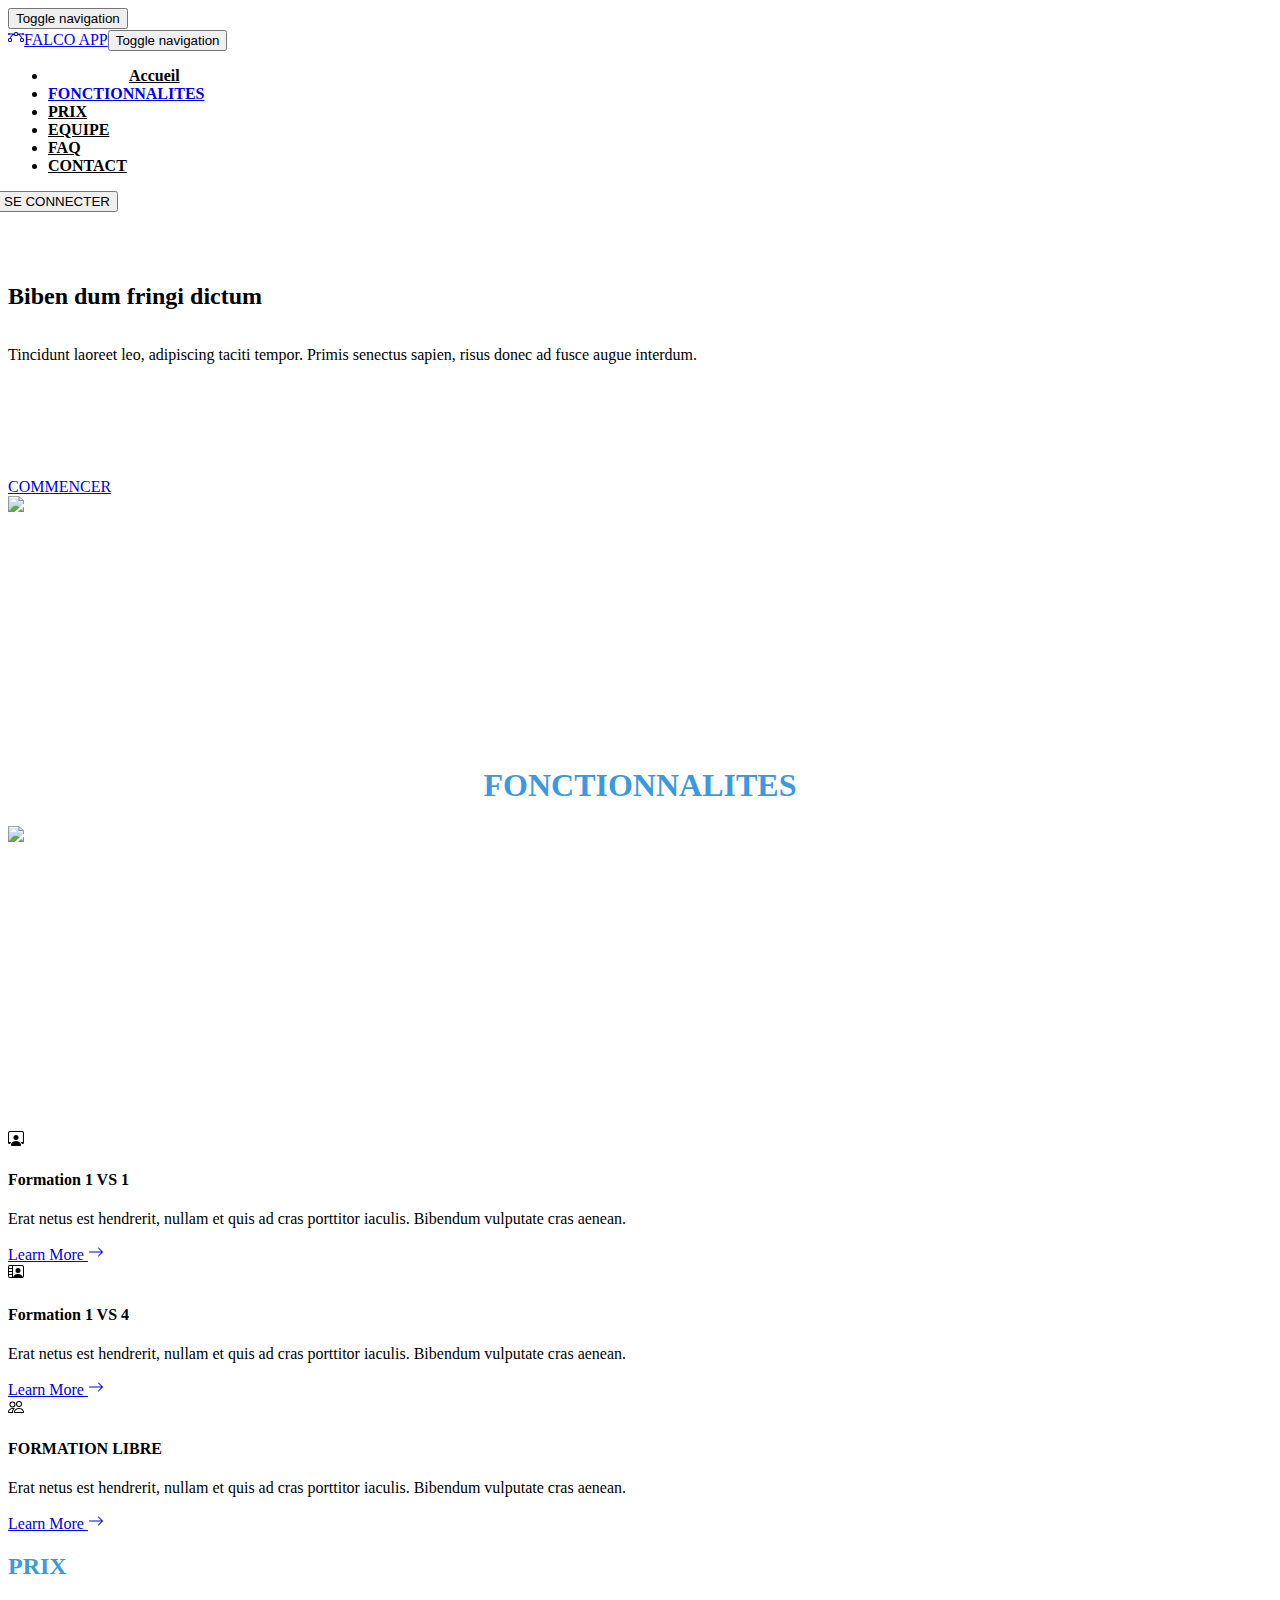
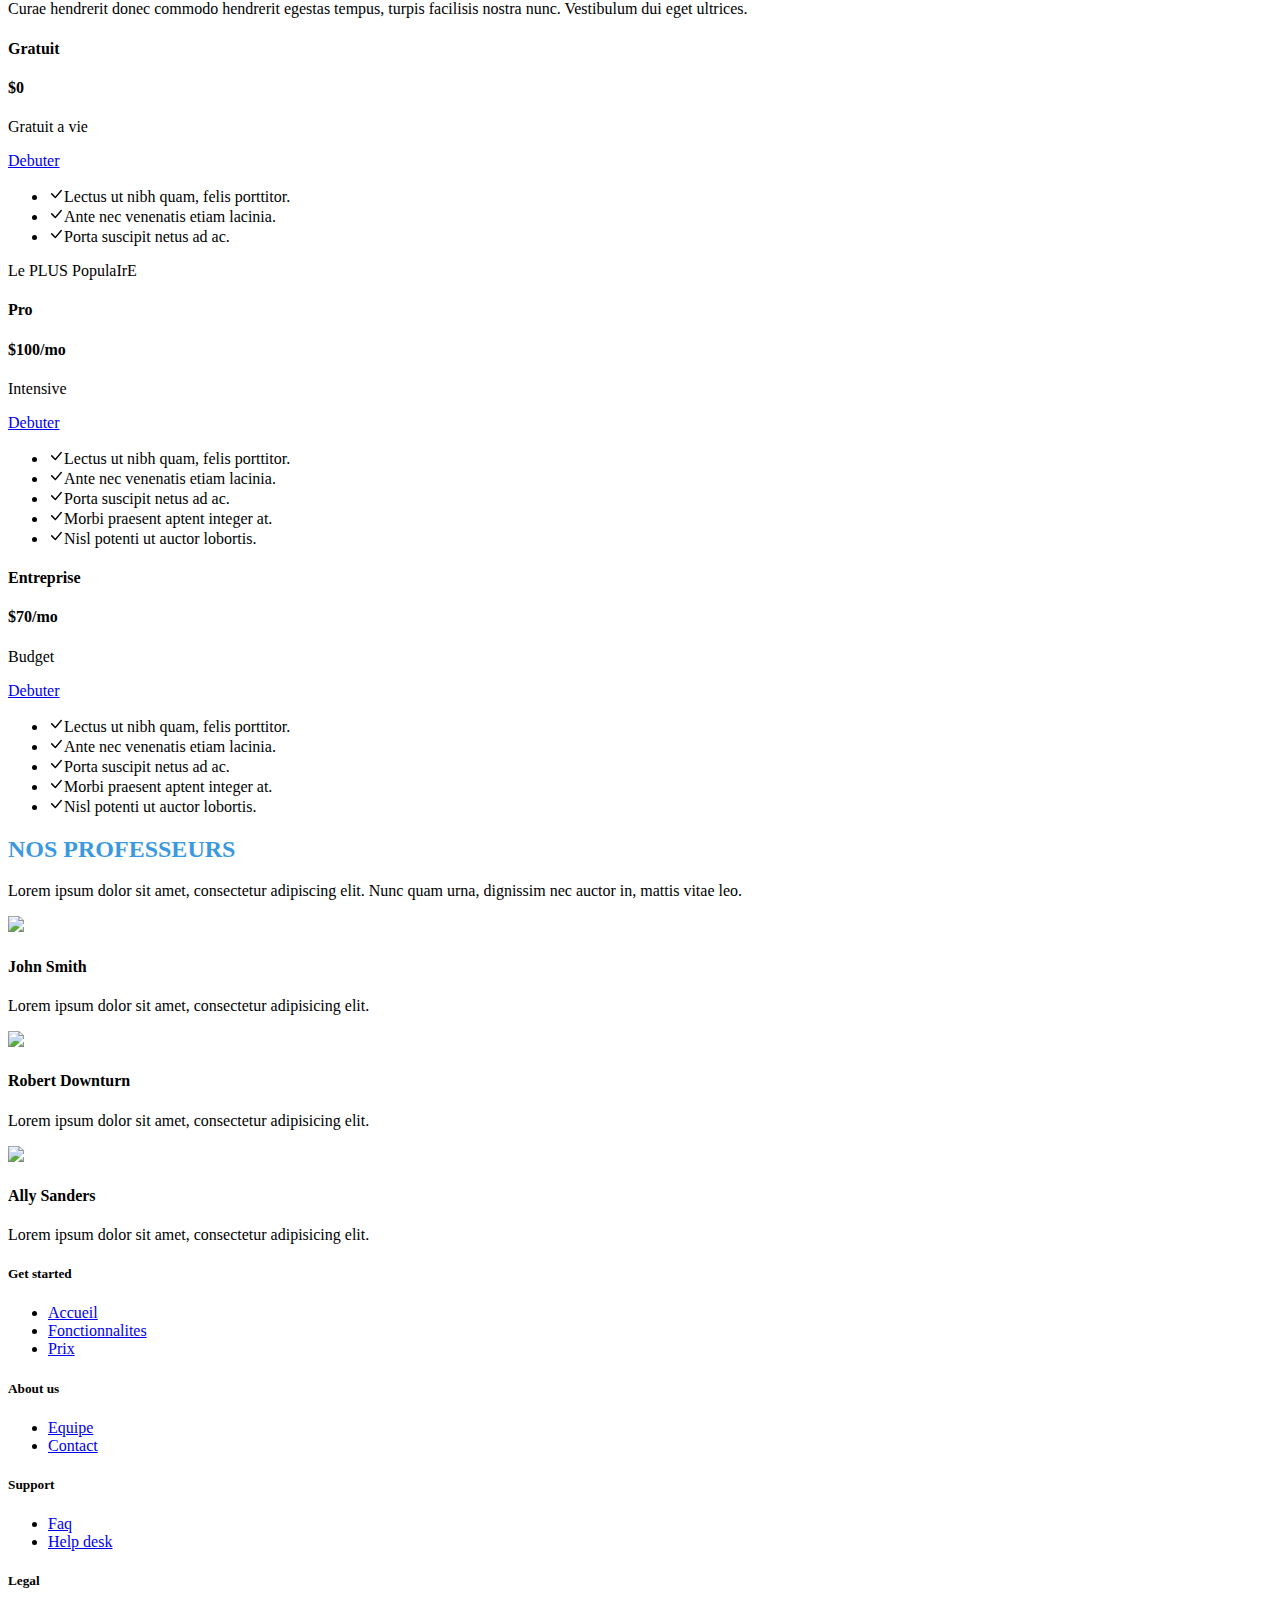
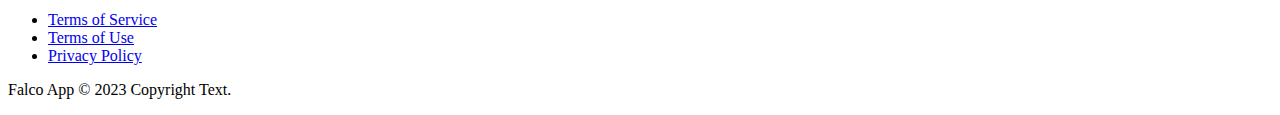
==== index.html @ 5d2f2d6b "first commit" ====
<!DOCTYPE html>
<html lang="en">

<head>
    <meta charset="utf-8">
    <meta name="viewport" content="width=device-width, initial-scale=1.0, shrink-to-fit=no">
    <title>Home - Brand</title>
    <link rel="stylesheet" href="assets/bootstrap/css/bootstrap.min.css">
    <link rel="stylesheet" href="https://fonts.googleapis.com/css?family=Montserrat:400,400i,700,700i,600,600i&amp;display=swap">
    <link rel="stylesheet" href="assets/css/animate.min.css">
    <link rel="stylesheet" href="assets/css/baguetteBox.min.css">
    <link rel="stylesheet" href="assets/css/Features-Image-icons.css">
    <link rel="stylesheet" href="assets/css/Features-Image-images.css">
    <link rel="stylesheet" href="assets/css/Pricing-Free-Paid-badges.css">
    <link rel="stylesheet" href="assets/css/vanilla-zoom.min.css">
</head>

<body>
    <nav class="navbar navbar-light navbar-expand-lg fixed-top bg-white clean-navbar">
        <div class="container"><button class="navbar-toggler" data-bs-toggle="collapse"><span class="visually-hidden">Toggle navigation</span><span class="navbar-toggler-icon"></span></button>
            <nav class="navbar navbar-light navbar-expand-md py-3">
                <div class="container"><a class="navbar-brand d-flex align-items-center" href="#"><span class="bs-icon-sm bs-icon-rounded bs-icon-primary d-flex justify-content-center align-items-center me-2 bs-icon"><svg xmlns="http://www.w3.org/2000/svg" width="1em" height="1em" fill="currentColor" viewBox="0 0 16 16" class="bi bi-bezier">
                                <path fill-rule="evenodd" d="M0 10.5A1.5 1.5 0 0 1 1.5 9h1A1.5 1.5 0 0 1 4 10.5v1A1.5 1.5 0 0 1 2.5 13h-1A1.5 1.5 0 0 1 0 11.5v-1zm1.5-.5a.5.5 0 0 0-.5.5v1a.5.5 0 0 0 .5.5h1a.5.5 0 0 0 .5-.5v-1a.5.5 0 0 0-.5-.5h-1zm10.5.5A1.5 1.5 0 0 1 13.5 9h1a1.5 1.5 0 0 1 1.5 1.5v1a1.5 1.5 0 0 1-1.5 1.5h-1a1.5 1.5 0 0 1-1.5-1.5v-1zm1.5-.5a.5.5 0 0 0-.5.5v1a.5.5 0 0 0 .5.5h1a.5.5 0 0 0 .5-.5v-1a.5.5 0 0 0-.5-.5h-1zM6 4.5A1.5 1.5 0 0 1 7.5 3h1A1.5 1.5 0 0 1 10 4.5v1A1.5 1.5 0 0 1 8.5 7h-1A1.5 1.5 0 0 1 6 5.5v-1zM7.5 4a.5.5 0 0 0-.5.5v1a.5.5 0 0 0 .5.5h1a.5.5 0 0 0 .5-.5v-1a.5.5 0 0 0-.5-.5h-1z"></path>
                                <path d="M6 4.5H1.866a1 1 0 1 0 0 1h2.668A6.517 6.517 0 0 0 1.814 9H2.5c.123 0 .244.015.358.043a5.517 5.517 0 0 1 3.185-3.185A1.503 1.503 0 0 1 6 5.5v-1zm3.957 1.358A1.5 1.5 0 0 0 10 5.5v-1h4.134a1 1 0 1 1 0 1h-2.668a6.517 6.517 0 0 1 2.72 3.5H13.5c-.123 0-.243.015-.358.043a5.517 5.517 0 0 0-3.185-3.185z"></path>
                            </svg></span><span>FALCO APP</span></a><button data-bs-toggle="collapse" class="navbar-toggler" data-bs-target="#navcol-3"><span class="visually-hidden">Toggle navigation</span><span class="navbar-toggler-icon"></span></button>
                    <div class="collapse navbar-collapse" id="navcol-3">
                        <ul class="navbar-nav mx-auto">
                            <li class="nav-item"><a class="nav-link active" href="#" style="margin-left: 81px;color: var(--bs-navbar-active-color);font-weight: bold;">Accueil</a></li>
                            <li class="nav-item"><a class="nav-link" href="#"><strong><span style="color: var(--bs-navbar-active-color);">FONCTIONNALITES</span></strong></a></li>
                            <li class="nav-item"><a class="nav-link" href="#" style="color: var(--bs-navbar-active-color);font-weight: bold;">PRIX</a></li>
                            <li class="nav-item"><a class="nav-link" href="#" style="color: var(--bs-navbar-active-color);font-weight: bold;">EQUIPE</a></li>
                            <li class="nav-item"><a class="nav-link" href="#" style="color: var(--bs-navbar-active-color);font-weight: bold;">FAQ</a></li>
                            <li class="nav-item"><a class="nav-link" href="#" style="color: var(--bs-navbar-active-color);font-weight: bold;">CONTACT</a></li>
                        </ul>
                    </div>
                </div>
            </nav><button class="btn btn-primary ms-auto" type="button" style="margin-left: -12px;">SE CONNECTER</button>
        </div>
    </nav>
    <main class="page landing-page">
        <section class="py-4 py-xl-5">
            <div class="container">
                <div class="bg-dark border rounded border-0 border-dark overflow-hidden">
                    <div class="row g-0">
                        <div class="col-md-6">
                            <div class="text-white p-4 p-md-5">
                                <h2 class="fw-bold text-white mb-3" style="margin-top: 71px;">Biben dum fringi dictum</h2>
                                <p class="mb-4" style="padding-bottom: 15px;margin-bottom: 24px;margin-top: 36px;">Tincidunt laoreet leo, adipiscing taciti tempor. Primis senectus sapien, risus donec ad fusce augue interdum.</p>
                                <div class="my-3" style="padding-top: 75px;"><a class="btn btn-primary btn-lg me-2" role="button" href="#">COMMENCER</a></div>
                            </div>
                        </div>
                        <div class="col-md-6 order-first order-md-last" style="min-height: 250px;"><img class="w-100 h-100 fit-cover" src="assets/img/scenery/Firefly%20create%20a%20nice%20design%20of%20a%20falcon%20teaching%20english%20to%20young%20afro%20american%20adult%20in%20a%20cartoon%20%20(1).jpg" style="margin-bottom: 1px;"></div>
                    </div>
                </div>
            </div>
        </section>
        <section class="clean-block clean-info dark" style="background: var(--bs-white);">
            <div class="container">
                <h1 style="text-align: center;color: rgb(59,153,224);font-weight: bold;">FONCTIONNALITES</h1>
            </div>
            <div class="container py-4 py-xl-5">
                <div class="row row-cols-1 row-cols-md-2">
                    <div class="col"><img class="rounded w-100 h-100 fit-cover" style="min-height: 300px;" src="assets/img/scenery/Firefly%20create%20a%20nice%20design%20of%20a%20falcon%20teaching%20english%20to%20young%20afro%20american%20adult%20in%20a%20cartoon%20.jpg"></div>
                    <div class="col d-flex flex-column justify-content-center p-4">
                        <div class="text-center text-md-start d-flex flex-column align-items-center align-items-md-start mb-5">
                            <div class="bs-icon-md bs-icon-rounded bs-icon-primary d-flex flex-shrink-0 justify-content-center align-items-center d-inline-block mb-3 bs-icon"><svg xmlns="http://www.w3.org/2000/svg" width="1em" height="1em" fill="currentColor" viewBox="0 0 16 16" class="bi bi-person-workspace">
                                    <path d="M4 16s-1 0-1-1 1-4 5-4 5 3 5 4-1 1-1 1H4Zm4-5.95a2.5 2.5 0 1 0 0-5 2.5 2.5 0 0 0 0 5Z"></path>
                                    <path d="M2 1a2 2 0 0 0-2 2v9.5A1.5 1.5 0 0 0 1.5 14h.653a5.373 5.373 0 0 1 1.066-2H1V3a1 1 0 0 1 1-1h12a1 1 0 0 1 1 1v9h-2.219c.554.654.89 1.373 1.066 2h.653a1.5 1.5 0 0 0 1.5-1.5V3a2 2 0 0 0-2-2H2Z"></path>
                                </svg></div>
                            <div>
                                <h4>Formation 1 VS 1</h4>
                                <p>Erat netus est hendrerit, nullam et quis ad cras porttitor iaculis. Bibendum vulputate cras aenean.</p><a href="#">Learn More&nbsp;<svg xmlns="http://www.w3.org/2000/svg" width="1em" height="1em" fill="currentColor" viewBox="0 0 16 16" class="bi bi-arrow-right">
                                        <path fill-rule="evenodd" d="M1 8a.5.5 0 0 1 .5-.5h11.793l-3.147-3.146a.5.5 0 0 1 .708-.708l4 4a.5.5 0 0 1 0 .708l-4 4a.5.5 0 0 1-.708-.708L13.293 8.5H1.5A.5.5 0 0 1 1 8z"></path>
                                    </svg></a>
                            </div>
                        </div>
                        <div class="text-center text-md-start d-flex flex-column align-items-center align-items-md-start mb-5">
                            <div class="bs-icon-md bs-icon-rounded bs-icon-primary d-flex flex-shrink-0 justify-content-center align-items-center d-inline-block mb-3 bs-icon"><svg xmlns="http://www.w3.org/2000/svg" width="1em" height="1em" fill="currentColor" viewBox="0 0 16 16" class="bi bi-person-video2">
                                    <path d="M10 9.05a2.5 2.5 0 1 0 0-5 2.5 2.5 0 0 0 0 5Z"></path>
                                    <path d="M2 1a2 2 0 0 0-2 2v9a2 2 0 0 0 2 2h12a2 2 0 0 0 2-2V3a2 2 0 0 0-2-2H2ZM1 3a1 1 0 0 1 1-1h2v2H1V3Zm4 10V2h9a1 1 0 0 1 1 1v9c0 .285-.12.543-.31.725C14.15 11.494 12.822 10 10 10c-3.037 0-4.345 1.73-4.798 3H5Zm-4-2h3v2H2a1 1 0 0 1-1-1v-1Zm3-1H1V8h3v2Zm0-3H1V5h3v2Z"></path>
                                </svg></div>
                            <div>
                                <h4>Formation 1 VS 4</h4>
                                <p>Erat netus est hendrerit, nullam et quis ad cras porttitor iaculis. Bibendum vulputate cras aenean.</p><a href="#">Learn More&nbsp;<svg xmlns="http://www.w3.org/2000/svg" width="1em" height="1em" fill="currentColor" viewBox="0 0 16 16" class="bi bi-arrow-right">
                                        <path fill-rule="evenodd" d="M1 8a.5.5 0 0 1 .5-.5h11.793l-3.147-3.146a.5.5 0 0 1 .708-.708l4 4a.5.5 0 0 1 0 .708l-4 4a.5.5 0 0 1-.708-.708L13.293 8.5H1.5A.5.5 0 0 1 1 8z"></path>
                                    </svg></a>
                            </div>
                        </div>
                        <div class="text-center text-md-start d-flex flex-column align-items-center align-items-md-start">
                            <div class="bs-icon-md bs-icon-rounded bs-icon-primary d-flex flex-shrink-0 justify-content-center align-items-center d-inline-block mb-3 bs-icon"><svg xmlns="http://www.w3.org/2000/svg" width="1em" height="1em" fill="currentColor" viewBox="0 0 16 16" class="bi bi-people">
                                    <path d="M15 14s1 0 1-1-1-4-5-4-5 3-5 4 1 1 1 1h8zm-7.978-1A.261.261 0 0 1 7 12.996c.001-.264.167-1.03.76-1.72C8.312 10.629 9.282 10 11 10c1.717 0 2.687.63 3.24 1.276.593.69.758 1.457.76 1.72l-.008.002a.274.274 0 0 1-.014.002H7.022zM11 7a2 2 0 1 0 0-4 2 2 0 0 0 0 4zm3-2a3 3 0 1 1-6 0 3 3 0 0 1 6 0zM6.936 9.28a5.88 5.88 0 0 0-1.23-.247A7.35 7.35 0 0 0 5 9c-4 0-5 3-5 4 0 .667.333 1 1 1h4.216A2.238 2.238 0 0 1 5 13c0-1.01.377-2.042 1.09-2.904.243-.294.526-.569.846-.816zM4.92 10A5.493 5.493 0 0 0 4 13H1c0-.26.164-1.03.76-1.724.545-.636 1.492-1.256 3.16-1.275zM1.5 5.5a3 3 0 1 1 6 0 3 3 0 0 1-6 0zm3-2a2 2 0 1 0 0 4 2 2 0 0 0 0-4z"></path>
                                </svg></div>
                            <div>
                                <h4>FORMATION LIBRE</h4>
                                <p>Erat netus est hendrerit, nullam et quis ad cras porttitor iaculis. Bibendum vulputate cras aenean.</p><a href="#">Learn More&nbsp;<svg xmlns="http://www.w3.org/2000/svg" width="1em" height="1em" fill="currentColor" viewBox="0 0 16 16" class="bi bi-arrow-right">
                                        <path fill-rule="evenodd" d="M1 8a.5.5 0 0 1 .5-.5h11.793l-3.147-3.146a.5.5 0 0 1 .708-.708l4 4a.5.5 0 0 1 0 .708l-4 4a.5.5 0 0 1-.708-.708L13.293 8.5H1.5A.5.5 0 0 1 1 8z"></path>
                                    </svg></a>
                            </div>
                        </div>
                    </div>
                </div>
            </div>
        </section>
        <section class="clean-block clean-info dark">
            <div class="container py-4 py-xl-5">
                <div class="row mb-5">
                    <div class="col-md-8 col-xl-6 text-center mx-auto">
                        <h2 style="color: rgb(59,153,224);font-weight: bold;">PRIX</h2>
                        <p>Curae hendrerit donec commodo hendrerit egestas tempus, turpis facilisis nostra nunc. Vestibulum dui eget ultrices.</p>
                    </div>
                </div>
                <div class="row gy-4 row-cols-1 row-cols-md-2 row-cols-xl-3 d-xl-flex">
                    <div class="col">
                        <div class="card mb-4">
                            <div class="card-body text-center p-4">
                                <h4 class="fw-bold card-subtitle">Gratuit</h4>
                                <h4 class="display-5 fw-bold card-title">$0</h4>
                                <p>Gratuit a vie</p><a class="btn btn-light d-block w-100" role="button" href="#">Debuter</a>
                            </div>
                        </div>
                        <div class="bg-light border rounded border-light p-4">
                            <ul class="list-unstyled">
                                <li class="d-flex mb-2"><span class="bs-icon-xs bs-icon-rounded bs-icon-primary-light bs-icon me-2"><svg xmlns="http://www.w3.org/2000/svg" width="1em" height="1em" fill="currentColor" viewBox="0 0 16 16" class="bi bi-check-lg">
                                            <path d="M12.736 3.97a.733.733 0 0 1 1.047 0c.286.289.29.756.01 1.05L7.88 12.01a.733.733 0 0 1-1.065.02L3.217 8.384a.757.757 0 0 1 0-1.06.733.733 0 0 1 1.047 0l3.052 3.093 5.4-6.425a.247.247 0 0 1 .02-.022Z"></path>
                                        </svg></span><span>Lectus ut nibh quam, felis porttitor.</span></li>
                                <li class="d-flex mb-2"><span class="bs-icon-xs bs-icon-rounded bs-icon-primary-light bs-icon me-2"><svg xmlns="http://www.w3.org/2000/svg" width="1em" height="1em" fill="currentColor" viewBox="0 0 16 16" class="bi bi-check-lg">
                                            <path d="M12.736 3.97a.733.733 0 0 1 1.047 0c.286.289.29.756.01 1.05L7.88 12.01a.733.733 0 0 1-1.065.02L3.217 8.384a.757.757 0 0 1 0-1.06.733.733 0 0 1 1.047 0l3.052 3.093 5.4-6.425a.247.247 0 0 1 .02-.022Z"></path>
                                        </svg></span><span>Ante nec venenatis etiam lacinia.</span></li>
                                <li class="d-flex mb-2"><span class="bs-icon-xs bs-icon-rounded bs-icon-primary-light bs-icon me-2"><svg xmlns="http://www.w3.org/2000/svg" width="1em" height="1em" fill="currentColor" viewBox="0 0 16 16" class="bi bi-check-lg">
                                            <path d="M12.736 3.97a.733.733 0 0 1 1.047 0c.286.289.29.756.01 1.05L7.88 12.01a.733.733 0 0 1-1.065.02L3.217 8.384a.757.757 0 0 1 0-1.06.733.733 0 0 1 1.047 0l3.052 3.093 5.4-6.425a.247.247 0 0 1 .02-.022Z"></path>
                                        </svg></span><span>Porta suscipit netus ad ac.</span></li>
                            </ul>
                        </div>
                    </div>
                    <div class="col">
                        <div class="card border-primary border-2 mb-4">
                            <div class="card-body text-center p-4"><span class="badge rounded-pill bg-primary position-absolute top-0 start-50 translate-middle text-uppercase">Le PLUS PopulaIrE</span>
                                <h4 class="fw-bold card-subtitle">Pro</h4>
                                <h4 class="display-5 fw-bold card-title">$100<span class="fs-4 fw-normal text-muted">/mo</span></h4>
                                <p>Intensive</p><a class="btn btn-primary d-block w-100" role="button" href="#"><span style="color: var(--bs-btn-hover-color); background-color: var(--bs-btn-hover-bg);">Debuter</span></a>
                            </div>
                        </div>
                        <div class="bg-light border rounded border-light p-4">
                            <ul class="list-unstyled">
                                <li class="d-flex mb-2"><span class="bs-icon-xs bs-icon-rounded bs-icon-primary-light bs-icon me-2"><svg xmlns="http://www.w3.org/2000/svg" width="1em" height="1em" fill="currentColor" viewBox="0 0 16 16" class="bi bi-check-lg">
                                            <path d="M12.736 3.97a.733.733 0 0 1 1.047 0c.286.289.29.756.01 1.05L7.88 12.01a.733.733 0 0 1-1.065.02L3.217 8.384a.757.757 0 0 1 0-1.06.733.733 0 0 1 1.047 0l3.052 3.093 5.4-6.425a.247.247 0 0 1 .02-.022Z"></path>
                                        </svg></span><span>Lectus ut nibh quam, felis porttitor.</span></li>
                                <li class="d-flex mb-2"><span class="bs-icon-xs bs-icon-rounded bs-icon-primary-light bs-icon me-2"><svg xmlns="http://www.w3.org/2000/svg" width="1em" height="1em" fill="currentColor" viewBox="0 0 16 16" class="bi bi-check-lg">
                                            <path d="M12.736 3.97a.733.733 0 0 1 1.047 0c.286.289.29.756.01 1.05L7.88 12.01a.733.733 0 0 1-1.065.02L3.217 8.384a.757.757 0 0 1 0-1.06.733.733 0 0 1 1.047 0l3.052 3.093 5.4-6.425a.247.247 0 0 1 .02-.022Z"></path>
                                        </svg></span><span>Ante nec venenatis etiam lacinia.</span></li>
                                <li class="d-flex mb-2"><span class="bs-icon-xs bs-icon-rounded bs-icon-primary-light bs-icon me-2"><svg xmlns="http://www.w3.org/2000/svg" width="1em" height="1em" fill="currentColor" viewBox="0 0 16 16" class="bi bi-check-lg">
                                            <path d="M12.736 3.97a.733.733 0 0 1 1.047 0c.286.289.29.756.01 1.05L7.88 12.01a.733.733 0 0 1-1.065.02L3.217 8.384a.757.757 0 0 1 0-1.06.733.733 0 0 1 1.047 0l3.052 3.093 5.4-6.425a.247.247 0 0 1 .02-.022Z"></path>
                                        </svg></span><span>Porta suscipit netus ad ac.</span></li>
                                <li class="d-flex mb-2"><span class="bs-icon-xs bs-icon-rounded bs-icon-primary-light bs-icon me-2"><svg xmlns="http://www.w3.org/2000/svg" width="1em" height="1em" fill="currentColor" viewBox="0 0 16 16" class="bi bi-check-lg">
                                            <path d="M12.736 3.97a.733.733 0 0 1 1.047 0c.286.289.29.756.01 1.05L7.88 12.01a.733.733 0 0 1-1.065.02L3.217 8.384a.757.757 0 0 1 0-1.06.733.733 0 0 1 1.047 0l3.052 3.093 5.4-6.425a.247.247 0 0 1 .02-.022Z"></path>
                                        </svg></span><span>Morbi praesent aptent integer at.</span></li>
                                <li class="d-flex mb-2"><span class="bs-icon-xs bs-icon-rounded bs-icon-primary-light bs-icon me-2"><svg xmlns="http://www.w3.org/2000/svg" width="1em" height="1em" fill="currentColor" viewBox="0 0 16 16" class="bi bi-check-lg">
                                            <path d="M12.736 3.97a.733.733 0 0 1 1.047 0c.286.289.29.756.01 1.05L7.88 12.01a.733.733 0 0 1-1.065.02L3.217 8.384a.757.757 0 0 1 0-1.06.733.733 0 0 1 1.047 0l3.052 3.093 5.4-6.425a.247.247 0 0 1 .02-.022Z"></path>
                                        </svg></span><span>Nisl potenti ut auctor lobortis.</span></li>
                            </ul>
                        </div>
                    </div>
                    <div class="col">
                        <div class="card mb-4">
                            <div class="card-body text-center p-4">
                                <h4 class="fw-bold card-subtitle">Entreprise</h4>
                                <h4 class="display-5 fw-bold card-title">$70<span class="fs-4 fw-normal text-muted">/mo</span></h4>
                                <p>Budget</p><a class="btn btn-dark d-block w-100" role="button" href="#"><span style="color: var(--bs-btn-hover-color); background-color: var(--bs-btn-hover-bg);">Debuter</span></a>
                            </div>
                        </div>
                        <div class="bg-light border rounded border-light p-4">
                            <ul class="list-unstyled">
                                <li class="d-flex mb-2"><span class="bs-icon-xs bs-icon-rounded bs-icon-primary-light bs-icon me-2"><svg xmlns="http://www.w3.org/2000/svg" width="1em" height="1em" fill="currentColor" viewBox="0 0 16 16" class="bi bi-check-lg">
                                            <path d="M12.736 3.97a.733.733 0 0 1 1.047 0c.286.289.29.756.01 1.05L7.88 12.01a.733.733 0 0 1-1.065.02L3.217 8.384a.757.757 0 0 1 0-1.06.733.733 0 0 1 1.047 0l3.052 3.093 5.4-6.425a.247.247 0 0 1 .02-.022Z"></path>
                                        </svg></span><span>Lectus ut nibh quam, felis porttitor.</span></li>
                                <li class="d-flex mb-2"><span class="bs-icon-xs bs-icon-rounded bs-icon-primary-light bs-icon me-2"><svg xmlns="http://www.w3.org/2000/svg" width="1em" height="1em" fill="currentColor" viewBox="0 0 16 16" class="bi bi-check-lg">
                                            <path d="M12.736 3.97a.733.733 0 0 1 1.047 0c.286.289.29.756.01 1.05L7.88 12.01a.733.733 0 0 1-1.065.02L3.217 8.384a.757.757 0 0 1 0-1.06.733.733 0 0 1 1.047 0l3.052 3.093 5.4-6.425a.247.247 0 0 1 .02-.022Z"></path>
                                        </svg></span><span>Ante nec venenatis etiam lacinia.</span></li>
                                <li class="d-flex mb-2"><span class="bs-icon-xs bs-icon-rounded bs-icon-primary-light bs-icon me-2"><svg xmlns="http://www.w3.org/2000/svg" width="1em" height="1em" fill="currentColor" viewBox="0 0 16 16" class="bi bi-check-lg">
                                            <path d="M12.736 3.97a.733.733 0 0 1 1.047 0c.286.289.29.756.01 1.05L7.88 12.01a.733.733 0 0 1-1.065.02L3.217 8.384a.757.757 0 0 1 0-1.06.733.733 0 0 1 1.047 0l3.052 3.093 5.4-6.425a.247.247 0 0 1 .02-.022Z"></path>
                                        </svg></span><span>Porta suscipit netus ad ac.</span></li>
                                <li class="d-flex mb-2"><span class="bs-icon-xs bs-icon-rounded bs-icon-primary-light bs-icon me-2"><svg xmlns="http://www.w3.org/2000/svg" width="1em" height="1em" fill="currentColor" viewBox="0 0 16 16" class="bi bi-check-lg">
                                            <path d="M12.736 3.97a.733.733 0 0 1 1.047 0c.286.289.29.756.01 1.05L7.88 12.01a.733.733 0 0 1-1.065.02L3.217 8.384a.757.757 0 0 1 0-1.06.733.733 0 0 1 1.047 0l3.052 3.093 5.4-6.425a.247.247 0 0 1 .02-.022Z"></path>
                                        </svg></span><span>Morbi praesent aptent integer at.</span></li>
                                <li class="d-flex mb-2"><span class="bs-icon-xs bs-icon-rounded bs-icon-primary-light bs-icon me-2"><svg xmlns="http://www.w3.org/2000/svg" width="1em" height="1em" fill="currentColor" viewBox="0 0 16 16" class="bi bi-check-lg">
                                            <path d="M12.736 3.97a.733.733 0 0 1 1.047 0c.286.289.29.756.01 1.05L7.88 12.01a.733.733 0 0 1-1.065.02L3.217 8.384a.757.757 0 0 1 0-1.06.733.733 0 0 1 1.047 0l3.052 3.093 5.4-6.425a.247.247 0 0 1 .02-.022Z"></path>
                                        </svg></span><span>Nisl potenti ut auctor lobortis.</span></li>
                            </ul>
                        </div>
                    </div>
                </div>
            </div>
        </section>
        <section class="clean-block about-us">
            <div class="container">
                <div class="block-heading">
                    <h2 class="text-info" style="color: rgb(59, 153, 224);font-weight: bold;">NOS PROFESSEURS</h2>
                    <p>Lorem ipsum dolor sit amet, consectetur adipiscing elit. Nunc quam urna, dignissim nec auctor in, mattis vitae leo.</p>
                </div>
                <div class="row justify-content-center">
                    <div class="col-sm-6 col-lg-4">
                        <div class="card text-center clean-card"><img class="card-img-top w-100 d-block" data-bss-hover-animate="pulse" src="assets/img/avatars/Firefly%20picture%20of%20a%20afro%20teacher%20in%20a%20cartoon%20style.%20the%20person%20as%20too%20face%20the%20camera%2083135.jpg">
                            <div class="card-body info">
                                <h4 class="card-title">John Smith</h4>
                                <p class="card-text">Lorem ipsum dolor sit amet, consectetur adipisicing elit.</p>
                            </div>
                        </div>
                    </div>
                    <div class="col-sm-6 col-lg-4">
                        <div class="card text-center clean-card"><img class="card-img-top w-100 d-block" data-bss-hover-animate="pulse" src="assets/img/avatars/Firefly%20picture%20of%20a%20afro%20teacher%20in%20a%20cartoon%20style.%20the%20person%20as%20too%20face%20the%20camera.%20without%20bac.jpg">
                            <div class="card-body info">
                                <h4 class="card-title">Robert Downturn</h4>
                                <p class="card-text">Lorem ipsum dolor sit amet, consectetur adipisicing elit.</p>
                            </div>
                        </div>
                    </div>
                    <div class="col-sm-6 col-lg-4">
                        <div class="card text-center clean-card"><img class="card-img-top w-100 d-block" data-bss-hover-animate="pulse" src="assets/img/avatars/Firefly%20picture%20of%20a%20black%20africain%20teacher%20in%20a%20cartoon%20style.%20the%20person%20as%20too%20face%20the%20camera.%20w.jpg">
                            <div class="card-body info">
                                <h4 class="card-title">Ally Sanders</h4>
                                <p class="card-text">Lorem ipsum dolor sit amet, consectetur adipisicing elit.</p>
                            </div>
                        </div>
                    </div>
                </div>
            </div>
        </section>
    </main>
    <footer class="page-footer dark">
        <div class="container">
            <div class="row">
                <div class="col-sm-3">
                    <h5>Get started</h5>
                    <ul>
                        <li><a href="#">Accueil</a></li>
                        <li><a href="#">Fonctionnalites</a></li>
                        <li><a href="#">Prix</a></li>
                    </ul>
                </div>
                <div class="col-sm-3">
                    <h5>About us</h5>
                    <ul>
                        <li><a href="#">Equipe</a></li>
                        <li><a href="#">Contact</a></li>
                    </ul>
                </div>
                <div class="col-sm-3">
                    <h5>Support</h5>
                    <ul>
                        <li><a href="#">Faq</a></li>
                        <li><a href="#">Help desk</a></li>
                    </ul>
                </div>
                <div class="col-sm-3">
                    <h5>Legal</h5>
                    <ul>
                        <li><a href="#">Terms of Service</a></li>
                        <li><a href="#">Terms of Use</a></li>
                        <li><a href="#">Privacy Policy</a></li>
                    </ul>
                </div>
            </div>
        </div>
        <div class="footer-copyright">
            <p>Falco App © 2023 Copyright Text.</p>
        </div>
    </footer>
    <script src="assets/bootstrap/js/bootstrap.min.js"></script>
    <script src="assets/js/bs-init.js"></script>
    <script src="assets/js/baguetteBox.min.js"></script>
    <script src="assets/js/vanilla-zoom.js"></script>
    <script src="assets/js/theme.js"></script>
</body>

</html>
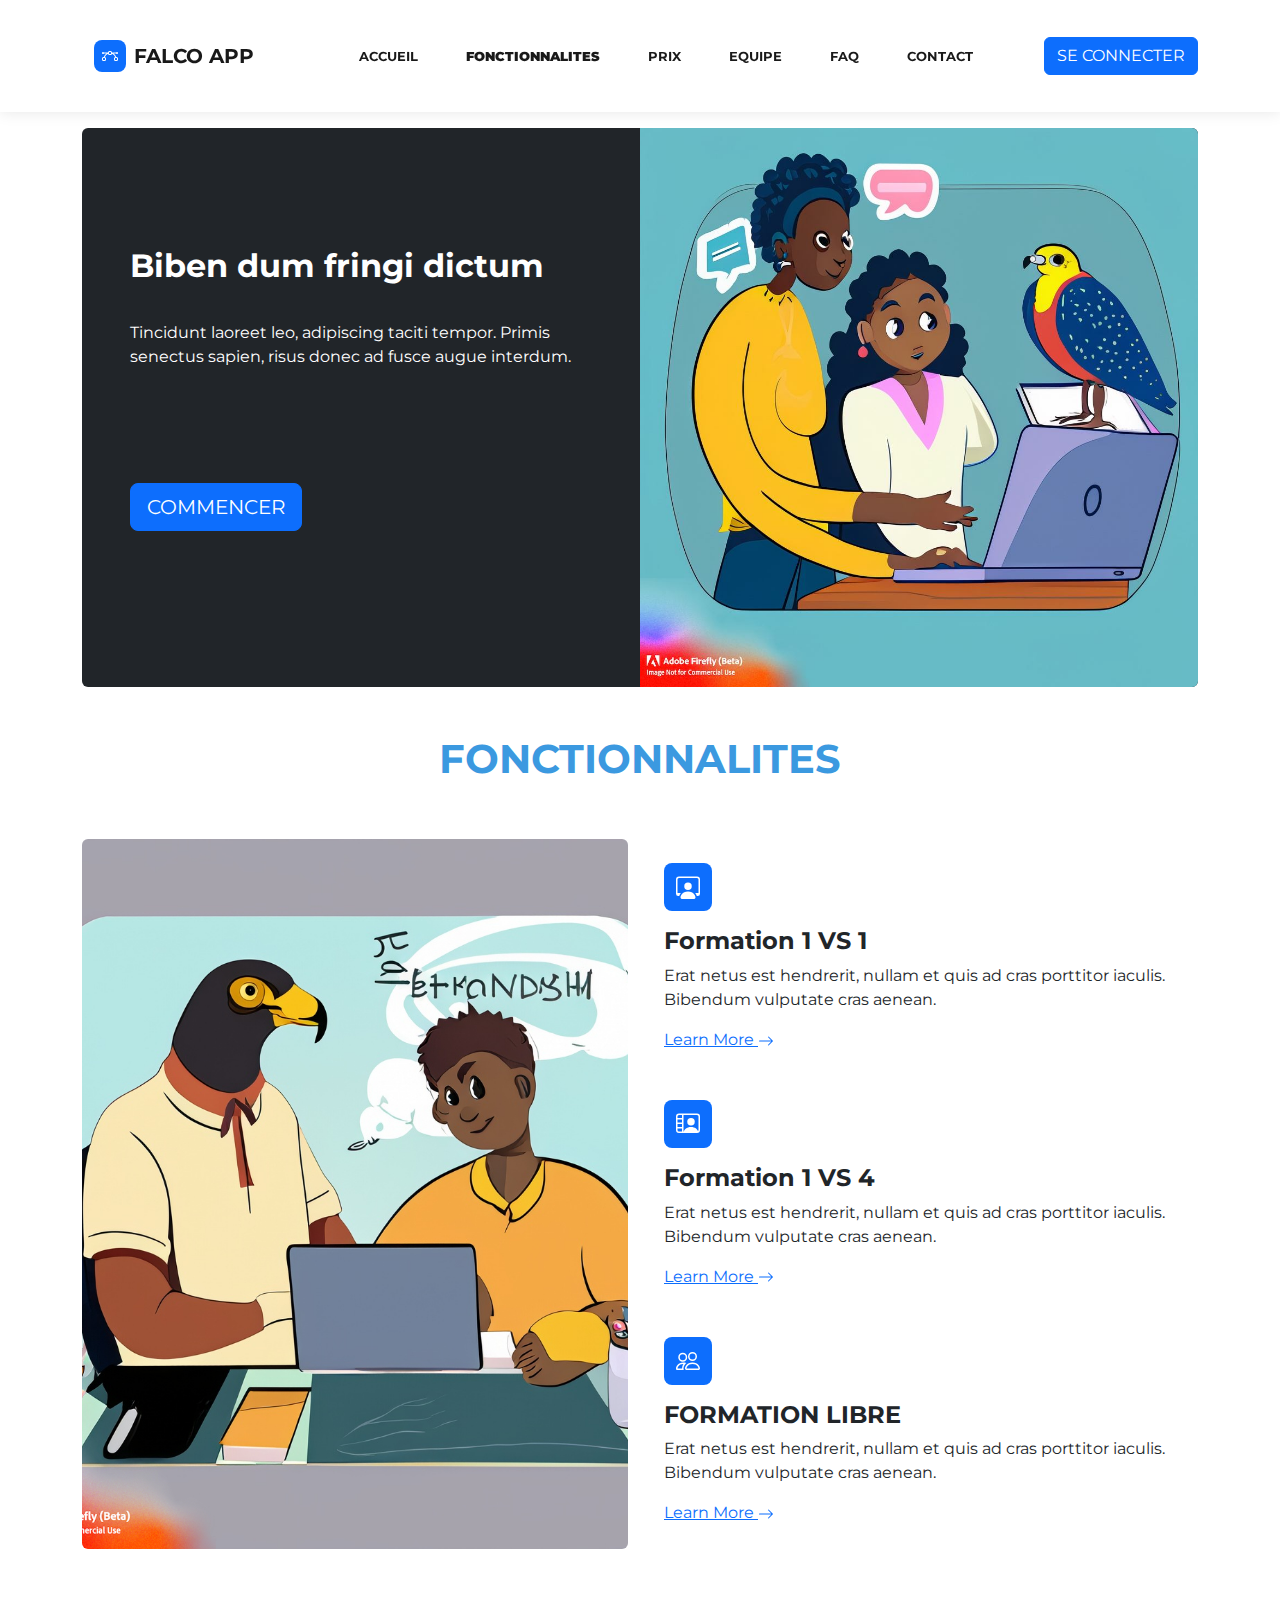
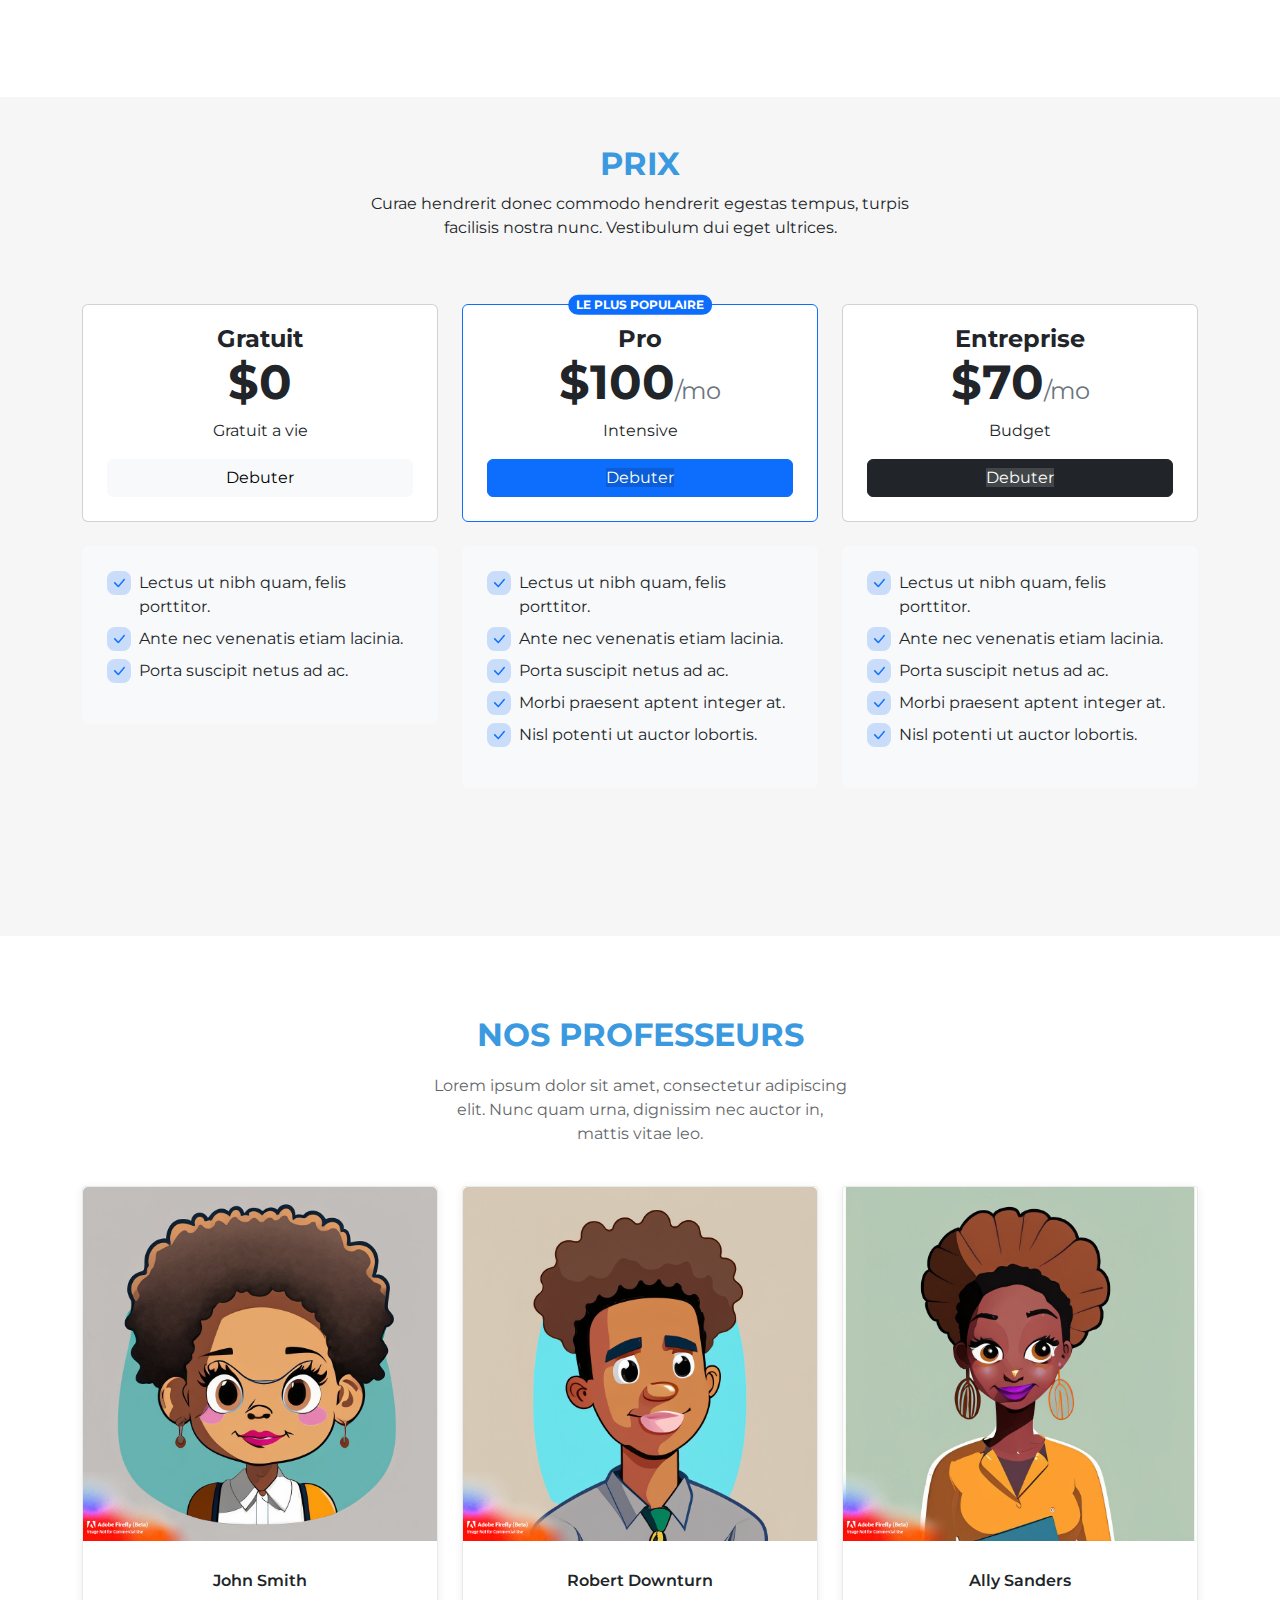
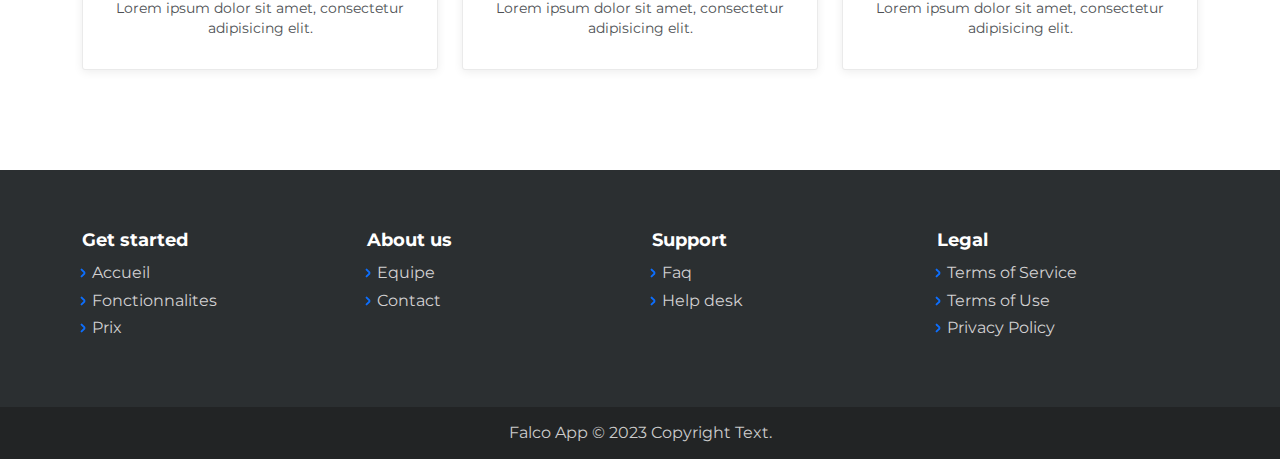
==== commit d7867d2c: "commit 2" ====
--- a/index.html
+++ b/index.html
@@ -19,10 +19,10 @@
     <nav class="navbar navbar-light navbar-expand-lg fixed-top bg-white clean-navbar">
         <div class="container"><button class="navbar-toggler" data-bs-toggle="collapse"><span class="visually-hidden">Toggle navigation</span><span class="navbar-toggler-icon"></span></button>
             <nav class="navbar navbar-light navbar-expand-md py-3">
-                <div class="container"><a class="navbar-brand d-flex align-items-center" href="#"><span class="bs-icon-sm bs-icon-rounded bs-icon-primary d-flex justify-content-center align-items-center me-2 bs-icon"><svg xmlns="http://www.w3.org/2000/svg" width="1em" height="1em" fill="currentColor" viewBox="0 0 16 16" class="bi bi-bezier">
+                <div class="container"><a class="navbar-brand d-flex align-items-center" href="#"><span class="bs-icon-sm bs-icon-rounded bs-icon-primary d-flex justify-content-center align-items-center me-2 bs-icon" data-bss-hover-animate="jello"><svg xmlns="http://www.w3.org/2000/svg" width="1em" height="1em" fill="currentColor" viewBox="0 0 16 16" class="bi bi-bezier" data-bss-hover-animate="jello">
                                 <path fill-rule="evenodd" d="M0 10.5A1.5 1.5 0 0 1 1.5 9h1A1.5 1.5 0 0 1 4 10.5v1A1.5 1.5 0 0 1 2.5 13h-1A1.5 1.5 0 0 1 0 11.5v-1zm1.5-.5a.5.5 0 0 0-.5.5v1a.5.5 0 0 0 .5.5h1a.5.5 0 0 0 .5-.5v-1a.5.5 0 0 0-.5-.5h-1zm10.5.5A1.5 1.5 0 0 1 13.5 9h1a1.5 1.5 0 0 1 1.5 1.5v1a1.5 1.5 0 0 1-1.5 1.5h-1a1.5 1.5 0 0 1-1.5-1.5v-1zm1.5-.5a.5.5 0 0 0-.5.5v1a.5.5 0 0 0 .5.5h1a.5.5 0 0 0 .5-.5v-1a.5.5 0 0 0-.5-.5h-1zM6 4.5A1.5 1.5 0 0 1 7.5 3h1A1.5 1.5 0 0 1 10 4.5v1A1.5 1.5 0 0 1 8.5 7h-1A1.5 1.5 0 0 1 6 5.5v-1zM7.5 4a.5.5 0 0 0-.5.5v1a.5.5 0 0 0 .5.5h1a.5.5 0 0 0 .5-.5v-1a.5.5 0 0 0-.5-.5h-1z"></path>
                                 <path d="M6 4.5H1.866a1 1 0 1 0 0 1h2.668A6.517 6.517 0 0 0 1.814 9H2.5c.123 0 .244.015.358.043a5.517 5.517 0 0 1 3.185-3.185A1.503 1.503 0 0 1 6 5.5v-1zm3.957 1.358A1.5 1.5 0 0 0 10 5.5v-1h4.134a1 1 0 1 1 0 1h-2.668a6.517 6.517 0 0 1 2.72 3.5H13.5c-.123 0-.243.015-.358.043a5.517 5.517 0 0 0-3.185-3.185z"></path>
-                            </svg></span><span>FALCO APP</span></a><button data-bs-toggle="collapse" class="navbar-toggler" data-bs-target="#navcol-3"><span class="visually-hidden">Toggle navigation</span><span class="navbar-toggler-icon"></span></button>
+                            </svg></span><span data-bss-hover-animate="jello" style="font-weight: bold;">FALCO APP</span></a><button data-bs-toggle="collapse" class="navbar-toggler" data-bs-target="#navcol-3"><span class="visually-hidden">Toggle navigation</span><span class="navbar-toggler-icon"></span></button>
                     <div class="collapse navbar-collapse" id="navcol-3">
                         <ul class="navbar-nav mx-auto">
                             <li class="nav-item"><a class="nav-link active" href="#" style="margin-left: 81px;color: var(--bs-navbar-active-color);font-weight: bold;">Accueil</a></li>
@@ -34,7 +34,7 @@
                         </ul>
                     </div>
                 </div>
-            </nav><button class="btn btn-primary ms-auto" type="button" style="margin-left: -12px;">SE CONNECTER</button>
+            </nav><a class="btn btn-primary ms-auto" role="button" style="margin-left: -12px;" href="login.html">SE CONNECTER</a>
         </div>
     </nav>
     <main class="page landing-page">
@@ -67,9 +67,9 @@
                                     <path d="M4 16s-1 0-1-1 1-4 5-4 5 3 5 4-1 1-1 1H4Zm4-5.95a2.5 2.5 0 1 0 0-5 2.5 2.5 0 0 0 0 5Z"></path>
                                     <path d="M2 1a2 2 0 0 0-2 2v9.5A1.5 1.5 0 0 0 1.5 14h.653a5.373 5.373 0 0 1 1.066-2H1V3a1 1 0 0 1 1-1h12a1 1 0 0 1 1 1v9h-2.219c.554.654.89 1.373 1.066 2h.653a1.5 1.5 0 0 0 1.5-1.5V3a2 2 0 0 0-2-2H2Z"></path>
                                 </svg></div>
-                            <div>
-                                <h4>Formation 1 VS 1</h4>
-                                <p>Erat netus est hendrerit, nullam et quis ad cras porttitor iaculis. Bibendum vulputate cras aenean.</p><a href="#">Learn More&nbsp;<svg xmlns="http://www.w3.org/2000/svg" width="1em" height="1em" fill="currentColor" viewBox="0 0 16 16" class="bi bi-arrow-right">
+                            <div data-bss-hover-animate="pulse">
+                                <h4 data-bss-hover-animate="pulse" style="font-weight: bold;">Formation 1 VS 1</h4>
+                                <p data-bss-hover-animate="pulse">Erat netus est hendrerit, nullam et quis ad cras porttitor iaculis. Bibendum vulputate cras aenean.</p><a href="#">Learn More&nbsp;<svg xmlns="http://www.w3.org/2000/svg" width="1em" height="1em" fill="currentColor" viewBox="0 0 16 16" class="bi bi-arrow-right">
                                         <path fill-rule="evenodd" d="M1 8a.5.5 0 0 1 .5-.5h11.793l-3.147-3.146a.5.5 0 0 1 .708-.708l4 4a.5.5 0 0 1 0 .708l-4 4a.5.5 0 0 1-.708-.708L13.293 8.5H1.5A.5.5 0 0 1 1 8z"></path>
                                     </svg></a>
                             </div>
@@ -80,8 +80,8 @@
                                     <path d="M2 1a2 2 0 0 0-2 2v9a2 2 0 0 0 2 2h12a2 2 0 0 0 2-2V3a2 2 0 0 0-2-2H2ZM1 3a1 1 0 0 1 1-1h2v2H1V3Zm4 10V2h9a1 1 0 0 1 1 1v9c0 .285-.12.543-.31.725C14.15 11.494 12.822 10 10 10c-3.037 0-4.345 1.73-4.798 3H5Zm-4-2h3v2H2a1 1 0 0 1-1-1v-1Zm3-1H1V8h3v2Zm0-3H1V5h3v2Z"></path>
                                 </svg></div>
                             <div>
-                                <h4>Formation 1 VS 4</h4>
-                                <p>Erat netus est hendrerit, nullam et quis ad cras porttitor iaculis. Bibendum vulputate cras aenean.</p><a href="#">Learn More&nbsp;<svg xmlns="http://www.w3.org/2000/svg" width="1em" height="1em" fill="currentColor" viewBox="0 0 16 16" class="bi bi-arrow-right">
+                                <h4 data-bss-hover-animate="pulse" style="font-weight: bold;">Formation 1 VS 4</h4>
+                                <p data-bss-hover-animate="pulse">Erat netus est hendrerit, nullam et quis ad cras porttitor iaculis. Bibendum vulputate cras aenean.</p><a data-bss-hover-animate="pulse" href="#">Learn More&nbsp;<svg xmlns="http://www.w3.org/2000/svg" width="1em" height="1em" fill="currentColor" viewBox="0 0 16 16" class="bi bi-arrow-right">
                                         <path fill-rule="evenodd" d="M1 8a.5.5 0 0 1 .5-.5h11.793l-3.147-3.146a.5.5 0 0 1 .708-.708l4 4a.5.5 0 0 1 0 .708l-4 4a.5.5 0 0 1-.708-.708L13.293 8.5H1.5A.5.5 0 0 1 1 8z"></path>
                                     </svg></a>
                             </div>
@@ -91,8 +91,8 @@
                                     <path d="M15 14s1 0 1-1-1-4-5-4-5 3-5 4 1 1 1 1h8zm-7.978-1A.261.261 0 0 1 7 12.996c.001-.264.167-1.03.76-1.72C8.312 10.629 9.282 10 11 10c1.717 0 2.687.63 3.24 1.276.593.69.758 1.457.76 1.72l-.008.002a.274.274 0 0 1-.014.002H7.022zM11 7a2 2 0 1 0 0-4 2 2 0 0 0 0 4zm3-2a3 3 0 1 1-6 0 3 3 0 0 1 6 0zM6.936 9.28a5.88 5.88 0 0 0-1.23-.247A7.35 7.35 0 0 0 5 9c-4 0-5 3-5 4 0 .667.333 1 1 1h4.216A2.238 2.238 0 0 1 5 13c0-1.01.377-2.042 1.09-2.904.243-.294.526-.569.846-.816zM4.92 10A5.493 5.493 0 0 0 4 13H1c0-.26.164-1.03.76-1.724.545-.636 1.492-1.256 3.16-1.275zM1.5 5.5a3 3 0 1 1 6 0 3 3 0 0 1-6 0zm3-2a2 2 0 1 0 0 4 2 2 0 0 0 0-4z"></path>
                                 </svg></div>
                             <div>
-                                <h4>FORMATION LIBRE</h4>
-                                <p>Erat netus est hendrerit, nullam et quis ad cras porttitor iaculis. Bibendum vulputate cras aenean.</p><a href="#">Learn More&nbsp;<svg xmlns="http://www.w3.org/2000/svg" width="1em" height="1em" fill="currentColor" viewBox="0 0 16 16" class="bi bi-arrow-right">
+                                <h4 data-bss-hover-animate="pulse" style="font-weight: bold;">FORMATION LIBRE</h4>
+                                <p data-bss-hover-animate="pulse">Erat netus est hendrerit, nullam et quis ad cras porttitor iaculis. Bibendum vulputate cras aenean.</p><a data-bss-hover-animate="pulse" href="#">Learn More&nbsp;<svg xmlns="http://www.w3.org/2000/svg" width="1em" height="1em" fill="currentColor" viewBox="0 0 16 16" class="bi bi-arrow-right">
                                         <path fill-rule="evenodd" d="M1 8a.5.5 0 0 1 .5-.5h11.793l-3.147-3.146a.5.5 0 0 1 .708-.708l4 4a.5.5 0 0 1 0 .708l-4 4a.5.5 0 0 1-.708-.708L13.293 8.5H1.5A.5.5 0 0 1 1 8z"></path>
                                     </svg></a>
                             </div>
@@ -110,7 +110,7 @@
                     </div>
                 </div>
                 <div class="row gy-4 row-cols-1 row-cols-md-2 row-cols-xl-3 d-xl-flex">
-                    <div class="col">
+                    <div class="col" data-bss-hover-animate="pulse">
                         <div class="card mb-4">
                             <div class="card-body text-center p-4">
                                 <h4 class="fw-bold card-subtitle">Gratuit</h4>
@@ -134,13 +134,13 @@
                     </div>
                     <div class="col">
                         <div class="card border-primary border-2 mb-4">
-                            <div class="card-body text-center p-4"><span class="badge rounded-pill bg-primary position-absolute top-0 start-50 translate-middle text-uppercase">Le PLUS PopulaIrE</span>
-                                <h4 class="fw-bold card-subtitle">Pro</h4>
-                                <h4 class="display-5 fw-bold card-title">$100<span class="fs-4 fw-normal text-muted">/mo</span></h4>
-                                <p>Intensive</p><a class="btn btn-primary d-block w-100" role="button" href="#"><span style="color: var(--bs-btn-hover-color); background-color: var(--bs-btn-hover-bg);">Debuter</span></a>
-                            </div>
-                        </div>
-                        <div class="bg-light border rounded border-light p-4">
+                            <div class="card-body text-center p-4" data-bss-hover-animate="pulse"><span class="badge rounded-pill bg-primary position-absolute top-0 start-50 translate-middle text-uppercase" data-bss-hover-animate="pulse">Le PLUS PopulaIrE</span>
+                                <h4 class="fw-bold card-subtitle" data-bss-hover-animate="pulse">Pro</h4>
+                                <h4 class="display-5 fw-bold card-title" data-bss-hover-animate="pulse">$100<span class="fs-4 fw-normal text-muted" data-bss-hover-animate="pulse">/mo</span></h4>
+                                <p data-bss-hover-animate="pulse">Intensive</p><a class="btn btn-primary d-block w-100" role="button" data-bss-hover-animate="pulse" href="#"><span style="color: var(--bs-btn-hover-color); background-color: var(--bs-btn-hover-bg);">Debuter</span></a>
+                            </div>
+                        </div>
+                        <div class="bg-light border rounded border-light p-4" data-bss-hover-animate="pulse">
                             <ul class="list-unstyled">
                                 <li class="d-flex mb-2"><span class="bs-icon-xs bs-icon-rounded bs-icon-primary-light bs-icon me-2"><svg xmlns="http://www.w3.org/2000/svg" width="1em" height="1em" fill="currentColor" viewBox="0 0 16 16" class="bi bi-check-lg">
                                             <path d="M12.736 3.97a.733.733 0 0 1 1.047 0c.286.289.29.756.01 1.05L7.88 12.01a.733.733 0 0 1-1.065.02L3.217 8.384a.757.757 0 0 1 0-1.06.733.733 0 0 1 1.047 0l3.052 3.093 5.4-6.425a.247.247 0 0 1 .02-.022Z"></path>
@@ -163,12 +163,12 @@
                     <div class="col">
                         <div class="card mb-4">
                             <div class="card-body text-center p-4">
-                                <h4 class="fw-bold card-subtitle">Entreprise</h4>
-                                <h4 class="display-5 fw-bold card-title">$70<span class="fs-4 fw-normal text-muted">/mo</span></h4>
-                                <p>Budget</p><a class="btn btn-dark d-block w-100" role="button" href="#"><span style="color: var(--bs-btn-hover-color); background-color: var(--bs-btn-hover-bg);">Debuter</span></a>
-                            </div>
-                        </div>
-                        <div class="bg-light border rounded border-light p-4">
+                                <h4 class="fw-bold card-subtitle" data-bss-hover-animate="pulse">Entreprise</h4>
+                                <h4 class="display-5 fw-bold card-title" data-bss-hover-animate="pulse">$70<span class="fs-4 fw-normal text-muted" data-bss-hover-animate="pulse">/mo</span></h4>
+                                <p data-bss-hover-animate="pulse">Budget</p><a class="btn btn-dark d-block w-100" role="button" data-bss-hover-animate="pulse" href="#"><span style="color: var(--bs-btn-hover-color); background-color: var(--bs-btn-hover-bg);">Debuter</span></a>
+                            </div>
+                        </div>
+                        <div class="bg-light border rounded border-light p-4" data-bss-hover-animate="pulse">
                             <ul class="list-unstyled">
                                 <li class="d-flex mb-2"><span class="bs-icon-xs bs-icon-rounded bs-icon-primary-light bs-icon me-2"><svg xmlns="http://www.w3.org/2000/svg" width="1em" height="1em" fill="currentColor" viewBox="0 0 16 16" class="bi bi-check-lg">
                                             <path d="M12.736 3.97a.733.733 0 0 1 1.047 0c.286.289.29.756.01 1.05L7.88 12.01a.733.733 0 0 1-1.065.02L3.217 8.384a.757.757 0 0 1 0-1.06.733.733 0 0 1 1.047 0l3.052 3.093 5.4-6.425a.247.247 0 0 1 .02-.022Z"></path>
--- a/assets/css/baguetteBox.min.css
+++ b/assets/css/baguetteBox.min.css
@@ -0,0 +1,200 @@
+/* !
+ * baguetteBox.js
+ * @author  feimosi
+ * @version 1.11.1
+ * @url https://github.com/feimosi/baguetteBox.js */
+
+#baguetteBox-overlay {
+  display: none;
+  opacity: 0;
+  position: fixed;
+  overflow: hidden;
+  top: 0;
+  left: 0;
+  width: 100%;
+  height: 100%;
+  z-index: 1000000;
+  background-color: #222;
+  background-color: rgba(0,0,0,.8);
+  transition: opacity .5s ease;
+}
+
+#baguetteBox-overlay.visible {
+  opacity: 1;
+}
+
+#baguetteBox-overlay .full-image {
+  display: inline-block;
+  position: relative;
+  width: 100%;
+  height: 100%;
+  text-align: center;
+}
+
+#baguetteBox-overlay .full-image figure {
+  display: inline;
+  margin: 0;
+  height: 100%;
+}
+
+#baguetteBox-overlay .full-image img {
+  display: inline-block;
+  width: auto;
+  height: auto;
+  max-height: 100%;
+  max-width: 100%;
+  vertical-align: middle;
+  -moz-box-shadow: 0 0 8px rgba(0,0,0,.6);
+  box-shadow: 0 0 8px rgba(0,0,0,.6);
+}
+
+#baguetteBox-overlay .full-image figcaption {
+  display: block;
+  position: absolute;
+  bottom: 0;
+  width: 100%;
+  text-align: center;
+  line-height: 1.8;
+  white-space: normal;
+  color: #ccc;
+  background-color: #000;
+  background-color: rgba(0,0,0,.6);
+  font-family: sans-serif;
+}
+
+#baguetteBox-overlay .full-image:before {
+  content: "";
+  display: inline-block;
+  height: 50%;
+  width: 1px;
+  margin-right: -1px;
+}
+
+#baguetteBox-slider {
+  position: absolute;
+  left: 0;
+  top: 0;
+  height: 100%;
+  width: 100%;
+  white-space: nowrap;
+  transition: left .4s ease,-webkit-transform .4s ease;
+  transition: left .4s ease,transform .4s ease;
+  transition: left .4s ease,transform .4s ease,-webkit-transform .4s ease,-moz-transform .4s ease;
+}
+
+#baguetteBox-slider.bounce-from-right {
+  animation: bounceFromRight .4s ease-out;
+}
+
+#baguetteBox-slider.bounce-from-left {
+  animation: bounceFromLeft .4s ease-out;
+}
+
+@keyframes bounceFromRight {
+  0%, 100% {
+    margin-left: 0;
+  }
+  50% {
+    margin-left: -30px;
+  }
+}
+
+@keyframes bounceFromLeft {
+  0%, 100% {
+    margin-left: 0;
+  }
+  50% {
+    margin-left: 30px;
+  }
+}
+
+.baguetteBox-button#next-button, .baguetteBox-button#previous-button {
+  top: 50%;
+  top: calc(50% - 30px);
+  width: 44px;
+  height: 60px;
+}
+
+.baguetteBox-button {
+  position: absolute;
+  cursor: pointer;
+  outline: 0;
+  padding: 0;
+  margin: 0;
+  border: 0;
+  -moz-border-radius: 15%;
+  border-radius: 15%;
+  background-color: #323232;
+  background-color: rgba(50,50,50,.5);
+  color: #ddd;
+  font: 1.6em sans-serif;
+  transition: background-color .4s ease;
+}
+
+.baguetteBox-button:focus, .baguetteBox-button:hover {
+  background-color: rgba(50,50,50,.9);
+}
+
+.baguetteBox-button#next-button {
+  right: 2%;
+}
+
+.baguetteBox-button#previous-button {
+  left: 2%;
+}
+
+.baguetteBox-button#close-button {
+  top: 20px;
+  right: 2%;
+  right: calc(2% + 6px);
+  width: 30px;
+  height: 30px;
+}
+
+.baguetteBox-button svg {
+  position: absolute;
+  left: 0;
+  top: 0;
+}
+
+.baguetteBox-spinner {
+  width: 40px;
+  height: 40px;
+  display: inline-block;
+  position: absolute;
+  top: 50%;
+  left: 50%;
+  margin-top: -20px;
+  margin-left: -20px;
+}
+
+.baguetteBox-double-bounce1, .baguetteBox-double-bounce2 {
+  width: 100%;
+  height: 100%;
+  -moz-border-radius: 50%;
+  border-radius: 50%;
+  background-color: #fff;
+  opacity: .6;
+  position: absolute;
+  top: 0;
+  left: 0;
+  animation: bounce 2s infinite ease-in-out;
+}
+
+.baguetteBox-double-bounce2 {
+  animation-delay: -1s;
+}
+
+@keyframes bounce {
+  0%, 100% {
+    -webkit-transform: scale(0);
+    -moz-transform: scale(0);
+    transform: scale(0);
+  }
+  50% {
+    -webkit-transform: scale(1);
+    -moz-transform: scale(1);
+    transform: scale(1);
+  }
+}
+
--- a/assets/css/Features-Image-icons.css
+++ b/assets/css/Features-Image-icons.css
@@ -0,0 +1,57 @@
+.bs-icon {
+  --bs-icon-size: .75rem;
+  display: flex;
+  flex-shrink: 0;
+  justify-content: center;
+  align-items: center;
+  font-size: var(--bs-icon-size);
+  width: calc(var(--bs-icon-size) * 2);
+  height: calc(var(--bs-icon-size) * 2);
+  color: var(--bs-primary);
+}
+
+.bs-icon-xs {
+  --bs-icon-size: 1rem;
+  width: calc(var(--bs-icon-size) * 1.5);
+  height: calc(var(--bs-icon-size) * 1.5);
+}
+
+.bs-icon-sm {
+  --bs-icon-size: 1rem;
+}
+
+.bs-icon-md {
+  --bs-icon-size: 1.5rem;
+}
+
+.bs-icon-lg {
+  --bs-icon-size: 2rem;
+}
+
+.bs-icon-xl {
+  --bs-icon-size: 2.5rem;
+}
+
+.bs-icon.bs-icon-primary {
+  color: var(--bs-white);
+  background: var(--bs-primary);
+}
+
+.bs-icon.bs-icon-primary-light {
+  color: var(--bs-primary);
+  background: rgba(var(--bs-primary-rgb), .2);
+}
+
+.bs-icon.bs-icon-semi-white {
+  color: var(--bs-primary);
+  background: rgba(255, 255, 255, .5);
+}
+
+.bs-icon.bs-icon-rounded {
+  border-radius: .5rem;
+}
+
+.bs-icon.bs-icon-circle {
+  border-radius: 50%;
+}
+
--- a/assets/css/Features-Image-images.css
+++ b/assets/css/Features-Image-images.css
@@ -0,0 +1,4 @@
+.fit-cover {
+  object-fit: cover;
+}
+
--- a/assets/css/Pricing-Free-Paid-badges.css
+++ b/assets/css/Pricing-Free-Paid-badges.css
@@ -0,0 +1,14 @@
+.bg-white-300 {
+  background: rgba(255, 255, 255, 0.3) !important;
+}
+
+.rounded-bottom-left {
+  border-radius: 0;
+  border-bottom-left-radius: .25rem!important;
+}
+
+.rounded-bottom-right {
+  border-radius: 0;
+  border-bottom-right-radius: .25rem!important;
+}
+
--- a/assets/css/vanilla-zoom.min.css
+++ b/assets/css/vanilla-zoom.min.css
@@ -0,0 +1,34 @@
+.vanilla-zoom {
+  width: 100%;
+}
+
+.vanilla-zoom .sidebar {
+  width: 100%;
+  display: flex;
+}
+
+.vanilla-zoom .sidebar img.small-preview {
+  width: 60px;
+  margin-right: 5px;
+  cursor: pointer;
+  opacity: .5;
+}
+
+.vanilla-zoom .sidebar img.small-preview.active, .vanilla-zoom .sidebar img.small-preview:hover {
+  opacity: 1;
+}
+
+.vanilla-zoom .sidebar img.small-preview:last-child {
+  margin-right: 0;
+}
+
+.vanilla-zoom .zoomed-image {
+  width: 100%;
+  height: 300px;
+  flex: 1;
+  background-repeat: no-repeat;
+  background-position: left center;
+  background-size: contain;
+  margin-bottom: 5px;
+}
+
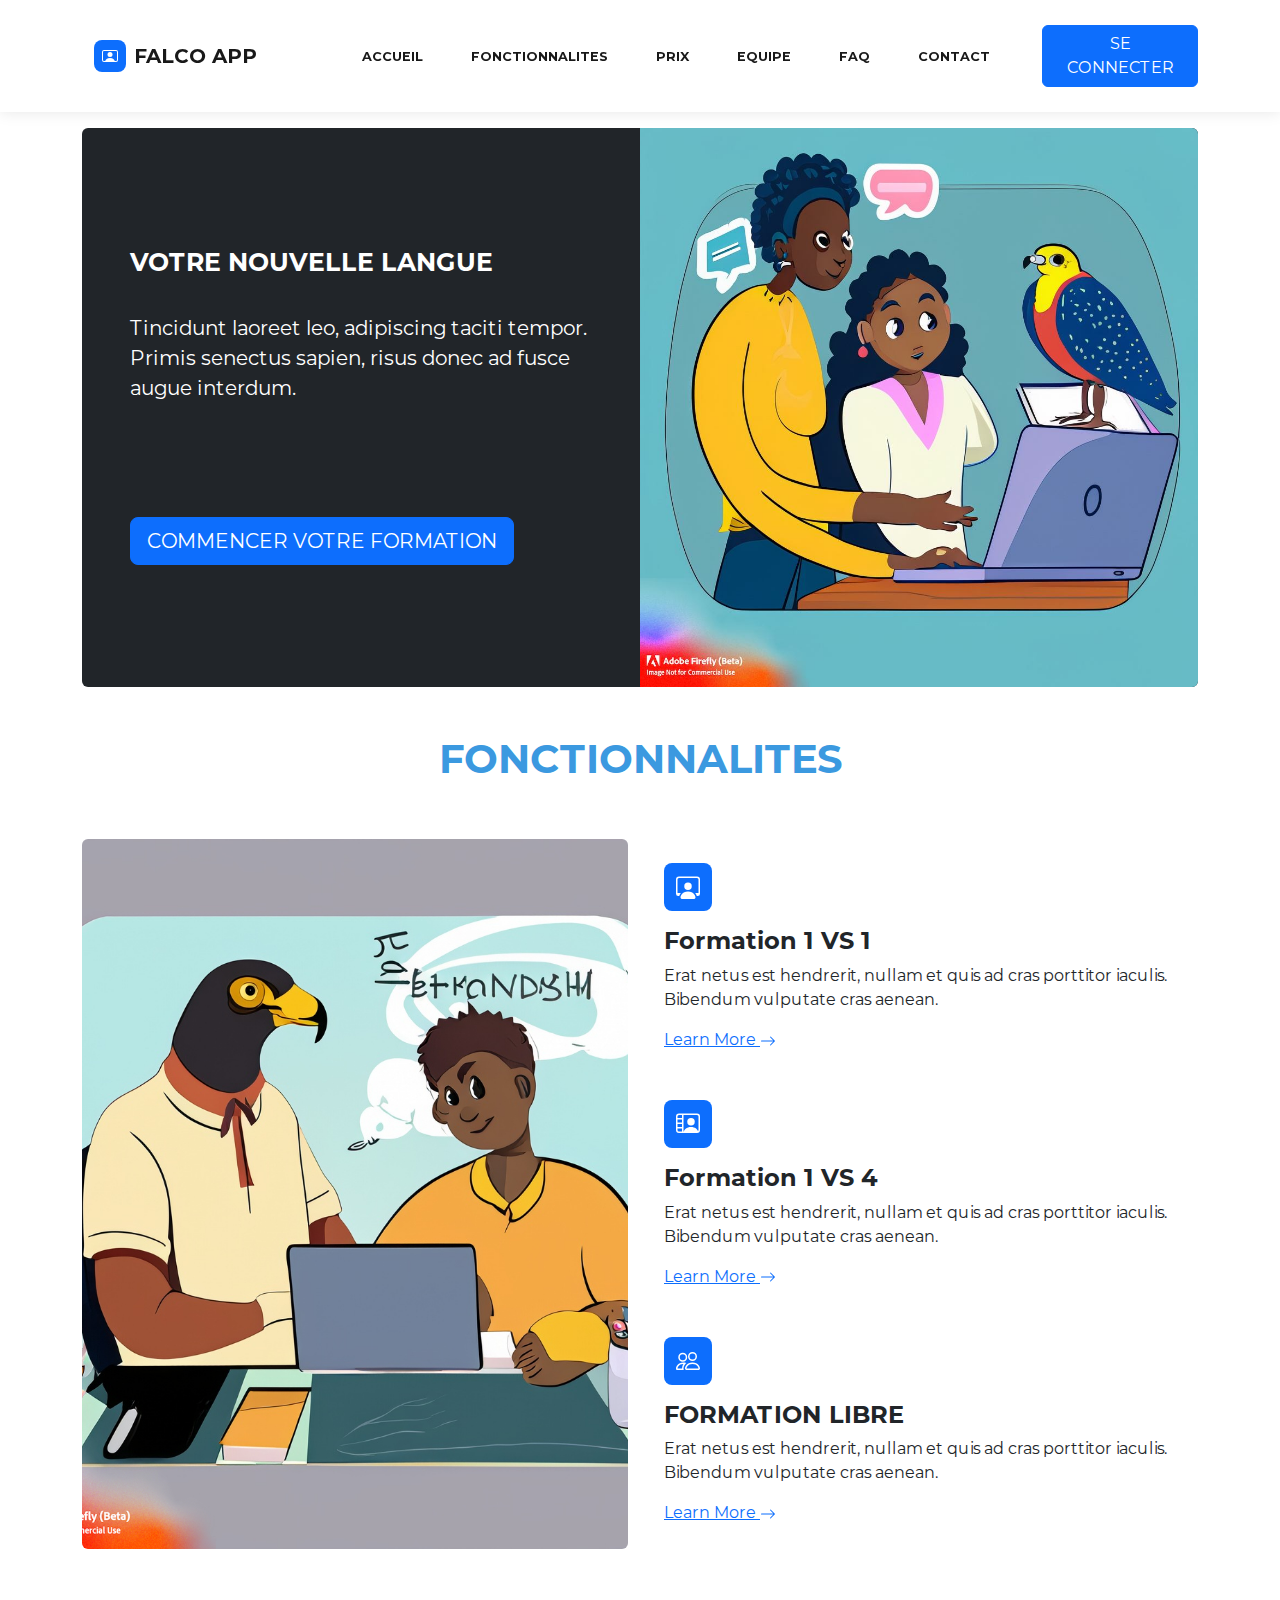
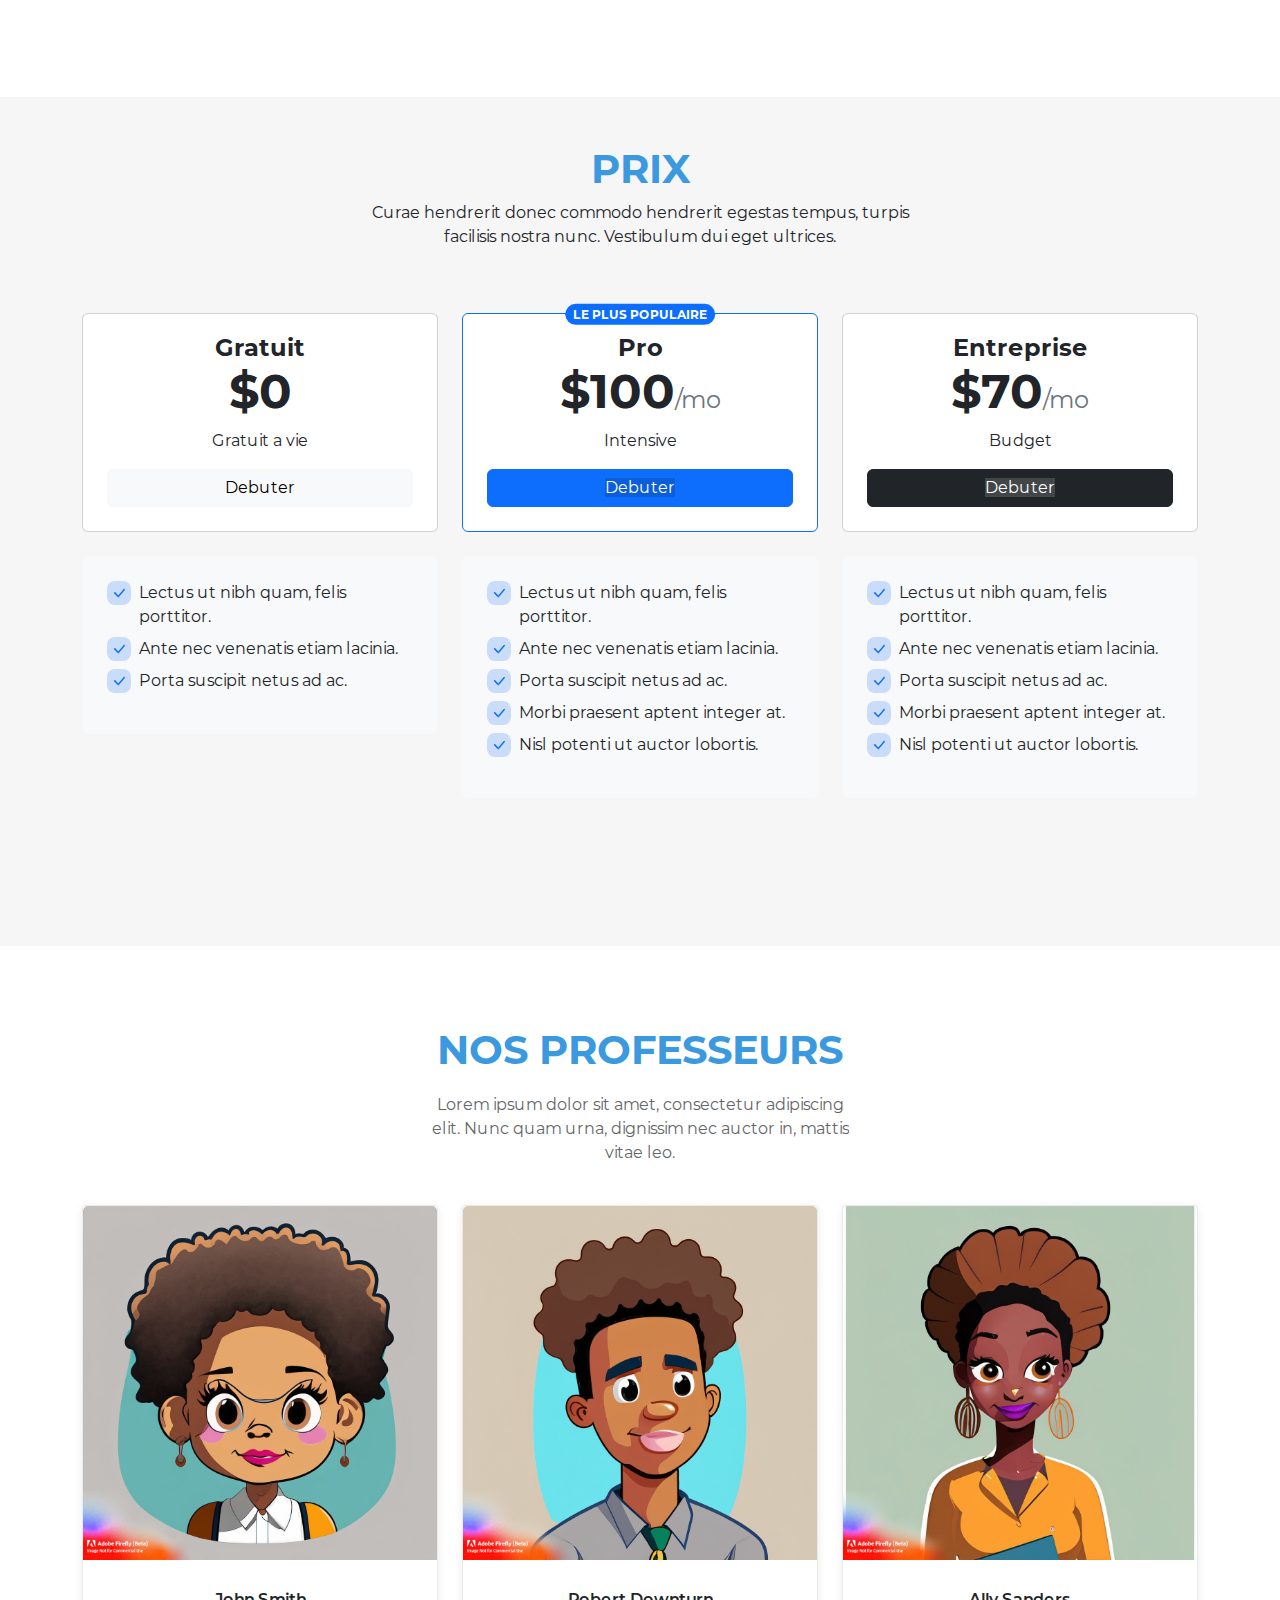
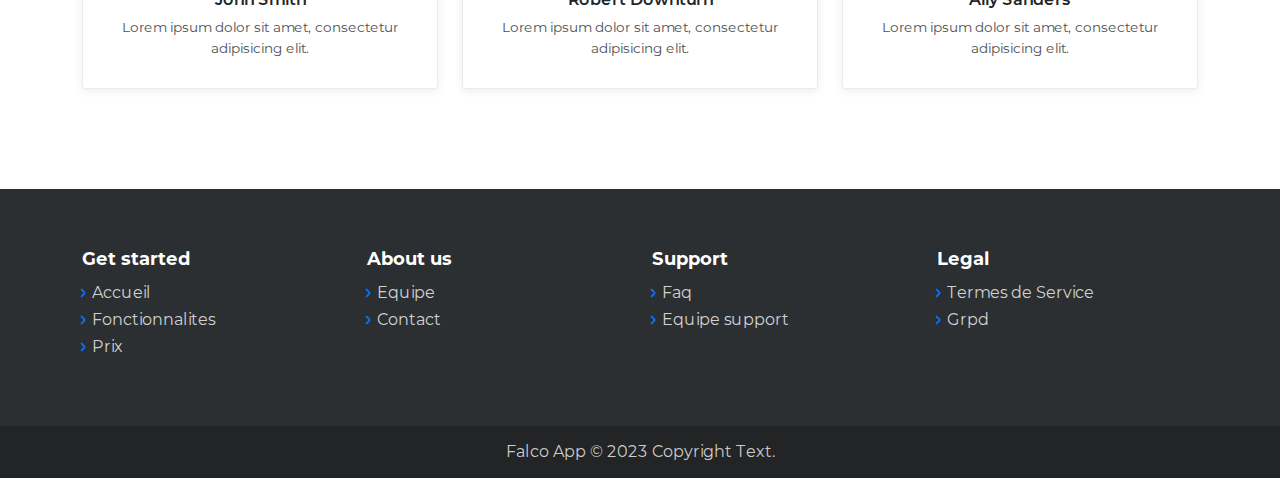
==== commit 90c90296: "commit 3" ====
--- a/index.html
+++ b/index.html
@@ -6,31 +6,26 @@
     <meta name="viewport" content="width=device-width, initial-scale=1.0, shrink-to-fit=no">
     <title>Home - Brand</title>
     <link rel="stylesheet" href="assets/bootstrap/css/bootstrap.min.css">
-    <link rel="stylesheet" href="https://fonts.googleapis.com/css?family=Montserrat:400,400i,700,700i,600,600i&amp;display=swap">
-    <link rel="stylesheet" href="assets/css/animate.min.css">
-    <link rel="stylesheet" href="assets/css/baguetteBox.min.css">
-    <link rel="stylesheet" href="assets/css/Features-Image-icons.css">
-    <link rel="stylesheet" href="assets/css/Features-Image-images.css">
-    <link rel="stylesheet" href="assets/css/Pricing-Free-Paid-badges.css">
-    <link rel="stylesheet" href="assets/css/vanilla-zoom.min.css">
+    <link rel="stylesheet" href="https://cdnjs.cloudflare.com/ajax/libs/animate.css/3.5.2/animate.min.css">
+    <link rel="stylesheet" href="assets/css/styles.min.css">
 </head>
 
 <body>
     <nav class="navbar navbar-light navbar-expand-lg fixed-top bg-white clean-navbar">
         <div class="container"><button class="navbar-toggler" data-bs-toggle="collapse"><span class="visually-hidden">Toggle navigation</span><span class="navbar-toggler-icon"></span></button>
             <nav class="navbar navbar-light navbar-expand-md py-3">
-                <div class="container"><a class="navbar-brand d-flex align-items-center" href="#"><span class="bs-icon-sm bs-icon-rounded bs-icon-primary d-flex justify-content-center align-items-center me-2 bs-icon" data-bss-hover-animate="jello"><svg xmlns="http://www.w3.org/2000/svg" width="1em" height="1em" fill="currentColor" viewBox="0 0 16 16" class="bi bi-bezier" data-bss-hover-animate="jello">
-                                <path fill-rule="evenodd" d="M0 10.5A1.5 1.5 0 0 1 1.5 9h1A1.5 1.5 0 0 1 4 10.5v1A1.5 1.5 0 0 1 2.5 13h-1A1.5 1.5 0 0 1 0 11.5v-1zm1.5-.5a.5.5 0 0 0-.5.5v1a.5.5 0 0 0 .5.5h1a.5.5 0 0 0 .5-.5v-1a.5.5 0 0 0-.5-.5h-1zm10.5.5A1.5 1.5 0 0 1 13.5 9h1a1.5 1.5 0 0 1 1.5 1.5v1a1.5 1.5 0 0 1-1.5 1.5h-1a1.5 1.5 0 0 1-1.5-1.5v-1zm1.5-.5a.5.5 0 0 0-.5.5v1a.5.5 0 0 0 .5.5h1a.5.5 0 0 0 .5-.5v-1a.5.5 0 0 0-.5-.5h-1zM6 4.5A1.5 1.5 0 0 1 7.5 3h1A1.5 1.5 0 0 1 10 4.5v1A1.5 1.5 0 0 1 8.5 7h-1A1.5 1.5 0 0 1 6 5.5v-1zM7.5 4a.5.5 0 0 0-.5.5v1a.5.5 0 0 0 .5.5h1a.5.5 0 0 0 .5-.5v-1a.5.5 0 0 0-.5-.5h-1z"></path>
-                                <path d="M6 4.5H1.866a1 1 0 1 0 0 1h2.668A6.517 6.517 0 0 0 1.814 9H2.5c.123 0 .244.015.358.043a5.517 5.517 0 0 1 3.185-3.185A1.503 1.503 0 0 1 6 5.5v-1zm3.957 1.358A1.5 1.5 0 0 0 10 5.5v-1h4.134a1 1 0 1 1 0 1h-2.668a6.517 6.517 0 0 1 2.72 3.5H13.5c-.123 0-.243.015-.358.043a5.517 5.517 0 0 0-3.185-3.185z"></path>
+                <div class="container"><a class="navbar-brand d-flex align-items-center" href="index.html"><span class="bs-icon-sm bs-icon-rounded bs-icon-primary d-flex justify-content-center align-items-center me-2 bs-icon" data-bss-hover-animate="jello"><svg xmlns="http://www.w3.org/2000/svg" width="1em" height="1em" fill="currentColor" viewBox="0 0 16 16" class="bi bi-person-video" data-bss-hover-animate="jello">
+                                <path d="M8 9.05a2.5 2.5 0 1 0 0-5 2.5 2.5 0 0 0 0 5Z"></path>
+                                <path d="M2 2a2 2 0 0 0-2 2v8a2 2 0 0 0 2 2h12a2 2 0 0 0 2-2V4a2 2 0 0 0-2-2H2Zm10.798 11c-.453-1.27-1.76-3-4.798-3-3.037 0-4.345 1.73-4.798 3H2a1 1 0 0 1-1-1V4a1 1 0 0 1 1-1h12a1 1 0 0 1 1 1v8a1 1 0 0 1-1 1h-1.202Z"></path>
                             </svg></span><span data-bss-hover-animate="jello" style="font-weight: bold;">FALCO APP</span></a><button data-bs-toggle="collapse" class="navbar-toggler" data-bs-target="#navcol-3"><span class="visually-hidden">Toggle navigation</span><span class="navbar-toggler-icon"></span></button>
                     <div class="collapse navbar-collapse" id="navcol-3">
                         <ul class="navbar-nav mx-auto">
-                            <li class="nav-item"><a class="nav-link active" href="#" style="margin-left: 81px;color: var(--bs-navbar-active-color);font-weight: bold;">Accueil</a></li>
+                            <li class="nav-item"><a class="nav-link active" href="index.html" style="margin-left: 81px;color: var(--bs-navbar-active-color);font-weight: bold;" data-bs-target="#">Accueil</a></li>
                             <li class="nav-item"><a class="nav-link" href="#"><strong><span style="color: var(--bs-navbar-active-color);">FONCTIONNALITES</span></strong></a></li>
                             <li class="nav-item"><a class="nav-link" href="#" style="color: var(--bs-navbar-active-color);font-weight: bold;">PRIX</a></li>
                             <li class="nav-item"><a class="nav-link" href="#" style="color: var(--bs-navbar-active-color);font-weight: bold;">EQUIPE</a></li>
-                            <li class="nav-item"><a class="nav-link" href="#" style="color: var(--bs-navbar-active-color);font-weight: bold;">FAQ</a></li>
-                            <li class="nav-item"><a class="nav-link" href="#" style="color: var(--bs-navbar-active-color);font-weight: bold;">CONTACT</a></li>
+                            <li class="nav-item"><a class="nav-link" href="faq.html" style="color: var(--bs-navbar-active-color);font-weight: bold;">FAQ</a></li>
+                            <li class="nav-item"><a class="nav-link" href="contact-us.html" style="color: var(--bs-navbar-active-color);font-weight: bold;">CONTACT</a></li>
                         </ul>
                     </div>
                 </div>
@@ -44,9 +39,9 @@
                     <div class="row g-0">
                         <div class="col-md-6">
                             <div class="text-white p-4 p-md-5">
-                                <h2 class="fw-bold text-white mb-3" style="margin-top: 71px;">Biben dum fringi dictum</h2>
-                                <p class="mb-4" style="padding-bottom: 15px;margin-bottom: 24px;margin-top: 36px;">Tincidunt laoreet leo, adipiscing taciti tempor. Primis senectus sapien, risus donec ad fusce augue interdum.</p>
-                                <div class="my-3" style="padding-top: 75px;"><a class="btn btn-primary btn-lg me-2" role="button" href="#">COMMENCER</a></div>
+                                <h2 class="fw-bold text-white mb-3" style="margin-top: 71px;font-size: 25px;">VOTRE NOUVELLE LANGUE</h2>
+                                <p class="mb-4" style="padding-bottom: 15px;margin-bottom: 24px;margin-top: 36px;font-size: 20px;">Tincidunt laoreet leo, adipiscing taciti tempor. Primis senectus sapien, risus donec ad fusce augue interdum.</p>
+                                <div class="my-3" style="padding-top: 75px;"><a class="btn btn-primary btn-lg me-2" role="button" href="#">COMMENCER VOTRE FORMATION</a></div>
                             </div>
                         </div>
                         <div class="col-md-6 order-first order-md-last" style="min-height: 250px;"><img class="w-100 h-100 fit-cover" src="assets/img/scenery/Firefly%20create%20a%20nice%20design%20of%20a%20falcon%20teaching%20english%20to%20young%20afro%20american%20adult%20in%20a%20cartoon%20%20(1).jpg" style="margin-bottom: 1px;"></div>
@@ -105,7 +100,7 @@
             <div class="container py-4 py-xl-5">
                 <div class="row mb-5">
                     <div class="col-md-8 col-xl-6 text-center mx-auto">
-                        <h2 style="color: rgb(59,153,224);font-weight: bold;">PRIX</h2>
+                        <h2 style="color: rgb(59,153,224);font-weight: bold;font-size: 40px;">PRIX</h2>
                         <p>Curae hendrerit donec commodo hendrerit egestas tempus, turpis facilisis nostra nunc. Vestibulum dui eget ultrices.</p>
                     </div>
                 </div>
@@ -194,7 +189,7 @@
         <section class="clean-block about-us">
             <div class="container">
                 <div class="block-heading">
-                    <h2 class="text-info" style="color: rgb(59, 153, 224);font-weight: bold;">NOS PROFESSEURS</h2>
+                    <h2 class="text-info" style="color: rgb(59, 153, 224);font-weight: bold;font-size: 40px;">NOS PROFESSEURS</h2>
                     <p>Lorem ipsum dolor sit amet, consectetur adipiscing elit. Nunc quam urna, dignissim nec auctor in, mattis vitae leo.</p>
                 </div>
                 <div class="row justify-content-center">
@@ -248,15 +243,14 @@
                     <h5>Support</h5>
                     <ul>
                         <li><a href="#">Faq</a></li>
-                        <li><a href="#">Help desk</a></li>
+                        <li><a href="#">Equipe support</a></li>
                     </ul>
                 </div>
                 <div class="col-sm-3">
                     <h5>Legal</h5>
                     <ul>
-                        <li><a href="#">Terms of Service</a></li>
-                        <li><a href="#">Terms of Use</a></li>
-                        <li><a href="#">Privacy Policy</a></li>
+                        <li><a href="#">Termes de Service</a></li>
+                        <li><a href="#">Grpd</a></li>
                     </ul>
                 </div>
             </div>
@@ -265,11 +259,8 @@
             <p>Falco App © 2023 Copyright Text.</p>
         </div>
     </footer>
-    <script src="assets/bootstrap/js/bootstrap.min.js"></script>
-    <script src="assets/js/bs-init.js"></script>
-    <script src="assets/js/baguetteBox.min.js"></script>
-    <script src="assets/js/vanilla-zoom.js"></script>
-    <script src="assets/js/theme.js"></script>
+    <script src="https://cdn.jsdelivr.net/npm/bootstrap@5.2.3/dist/js/bootstrap.bundle.min.js"></script>
+    <script src="assets/js/script.min.js"></script>
 </body>
 
 </html>--- a/assets/css/styles.min.css
+++ b/assets/css/styles.min.css
@@ -0,0 +1 @@
+@font-face{font-family:Montserrat;src:url(../../assets/fonts/JTUQjIg1_i6t8kCHKm459WxRxC7m0dR9pBOi.woff2) format('woff2');font-weight:400;font-style:italic;font-display:swap;unicode-range:U+0460-052F,U+1C80-1C88,U+20B4,U+2DE0-2DFF,U+A640-A69F,U+FE2E-FE2F}@font-face{font-family:Montserrat;src:url(../../assets/fonts/JTUQjIg1_i6t8kCHKm459WxRzS7m0dR9pBOi.woff2) format('woff2');font-weight:400;font-style:italic;font-display:swap;unicode-range:U+0301,U+0400-045F,U+0490-0491,U+04B0-04B1,U+2116}@font-face{font-family:Montserrat;src:url(../../assets/fonts/JTUQjIg1_i6t8kCHKm459WxRxi7m0dR9pBOi.woff2) format('woff2');font-weight:400;font-style:italic;font-display:swap;unicode-range:U+0102-0103,U+0110-0111,U+0128-0129,U+0168-0169,U+01A0-01A1,U+01AF-01B0,U+0300-0301,U+0303-0304,U+0308-0309,U+0323,U+0329,U+1EA0-1EF9,U+20AB}@font-face{font-family:Montserrat;src:url(../../assets/fonts/JTUQjIg1_i6t8kCHKm459WxRxy7m0dR9pBOi.woff2) format('woff2');font-weight:400;font-style:italic;font-display:swap;unicode-range:U+0100-02AF,U+0304,U+0308,U+0329,U+1E00-1E9F,U+1EF2-1EFF,U+2020,U+20A0-20AB,U+20AD-20CF,U+2113,U+2C60-2C7F,U+A720-A7FF}@font-face{font-family:Montserrat;src:url(../../assets/fonts/JTUQjIg1_i6t8kCHKm459WxRyS7m0dR9pA.woff2) format('woff2');font-weight:400;font-style:italic;font-display:swap;unicode-range:U+0000-00FF,U+0131,U+0152-0153,U+02BB-02BC,U+02C6,U+02DA,U+02DC,U+0304,U+0308,U+0329,U+2000-206F,U+2074,U+20AC,U+2122,U+2191,U+2193,U+2212,U+2215,U+FEFF,U+FFFD}@font-face{font-family:Montserrat;src:url(../../assets/fonts/JTUQjIg1_i6t8kCHKm459WxRxC7m0dR9pBOi.woff2) format('woff2');font-weight:600;font-style:italic;font-display:swap;unicode-range:U+0460-052F,U+1C80-1C88,U+20B4,U+2DE0-2DFF,U+A640-A69F,U+FE2E-FE2F}@font-face{font-family:Montserrat;src:url(../../assets/fonts/JTUQjIg1_i6t8kCHKm459WxRzS7m0dR9pBOi.woff2) format('woff2');font-weight:600;font-style:italic;font-display:swap;unicode-range:U+0301,U+0400-045F,U+0490-0491,U+04B0-04B1,U+2116}@font-face{font-family:Montserrat;src:url(../../assets/fonts/JTUQjIg1_i6t8kCHKm459WxRxi7m0dR9pBOi.woff2) format('woff2');font-weight:600;font-style:italic;font-display:swap;unicode-range:U+0102-0103,U+0110-0111,U+0128-0129,U+0168-0169,U+01A0-01A1,U+01AF-01B0,U+0300-0301,U+0303-0304,U+0308-0309,U+0323,U+0329,U+1EA0-1EF9,U+20AB}@font-face{font-family:Montserrat;src:url(../../assets/fonts/JTUQjIg1_i6t8kCHKm459WxRxy7m0dR9pBOi.woff2) format('woff2');font-weight:600;font-style:italic;font-display:swap;unicode-range:U+0100-02AF,U+0304,U+0308,U+0329,U+1E00-1E9F,U+1EF2-1EFF,U+2020,U+20A0-20AB,U+20AD-20CF,U+2113,U+2C60-2C7F,U+A720-A7FF}@font-face{font-family:Montserrat;src:url(../../assets/fonts/JTUQjIg1_i6t8kCHKm459WxRyS7m0dR9pA.woff2) format('woff2');font-weight:600;font-style:italic;font-display:swap;unicode-range:U+0000-00FF,U+0131,U+0152-0153,U+02BB-02BC,U+02C6,U+02DA,U+02DC,U+0304,U+0308,U+0329,U+2000-206F,U+2074,U+20AC,U+2122,U+2191,U+2193,U+2212,U+2215,U+FEFF,U+FFFD}@font-face{font-family:Montserrat;src:url(../../assets/fonts/JTUQjIg1_i6t8kCHKm459WxRxC7m0dR9pBOi.woff2) format('woff2');font-weight:700;font-style:italic;font-display:swap;unicode-range:U+0460-052F,U+1C80-1C88,U+20B4,U+2DE0-2DFF,U+A640-A69F,U+FE2E-FE2F}@font-face{font-family:Montserrat;src:url(../../assets/fonts/JTUQjIg1_i6t8kCHKm459WxRzS7m0dR9pBOi.woff2) format('woff2');font-weight:700;font-style:italic;font-display:swap;unicode-range:U+0301,U+0400-045F,U+0490-0491,U+04B0-04B1,U+2116}@font-face{font-family:Montserrat;src:url(../../assets/fonts/JTUQjIg1_i6t8kCHKm459WxRxi7m0dR9pBOi.woff2) format('woff2');font-weight:700;font-style:italic;font-display:swap;unicode-range:U+0102-0103,U+0110-0111,U+0128-0129,U+0168-0169,U+01A0-01A1,U+01AF-01B0,U+0300-0301,U+0303-0304,U+0308-0309,U+0323,U+0329,U+1EA0-1EF9,U+20AB}@font-face{font-family:Montserrat;src:url(../../assets/fonts/JTUQjIg1_i6t8kCHKm459WxRxy7m0dR9pBOi.woff2) format('woff2');font-weight:700;font-style:italic;font-display:swap;unicode-range:U+0100-02AF,U+0304,U+0308,U+0329,U+1E00-1E9F,U+1EF2-1EFF,U+2020,U+20A0-20AB,U+20AD-20CF,U+2113,U+2C60-2C7F,U+A720-A7FF}@font-face{font-family:Montserrat;src:url(../../assets/fonts/JTUQjIg1_i6t8kCHKm459WxRyS7m0dR9pA.woff2) format('woff2');font-weight:700;font-style:italic;font-display:swap;unicode-range:U+0000-00FF,U+0131,U+0152-0153,U+02BB-02BC,U+02C6,U+02DA,U+02DC,U+0304,U+0308,U+0329,U+2000-206F,U+2074,U+20AC,U+2122,U+2191,U+2193,U+2212,U+2215,U+FEFF,U+FFFD}@font-face{font-family:Montserrat;src:url(../../assets/fonts/JTUSjIg1_i6t8kCHKm459WRhyyTh89ZNpQ.woff2) format('woff2');font-weight:400;font-style:normal;font-display:swap;unicode-range:U+0460-052F,U+1C80-1C88,U+20B4,U+2DE0-2DFF,U+A640-A69F,U+FE2E-FE2F}@font-face{font-family:Montserrat;src:url(../../assets/fonts/JTUSjIg1_i6t8kCHKm459W1hyyTh89ZNpQ.woff2) format('woff2');font-weight:400;font-style:normal;font-display:swap;unicode-range:U+0301,U+0400-045F,U+0490-0491,U+04B0-04B1,U+2116}@font-face{font-family:Montserrat;src:url(../../assets/fonts/JTUSjIg1_i6t8kCHKm459WZhyyTh89ZNpQ.woff2) format('woff2');font-weight:400;font-style:normal;font-display:swap;unicode-range:U+0102-0103,U+0110-0111,U+0128-0129,U+0168-0169,U+01A0-01A1,U+01AF-01B0,U+0300-0301,U+0303-0304,U+0308-0309,U+0323,U+0329,U+1EA0-1EF9,U+20AB}@font-face{font-family:Montserrat;src:url(../../assets/fonts/JTUSjIg1_i6t8kCHKm459WdhyyTh89ZNpQ.woff2) format('woff2');font-weight:400;font-style:normal;font-display:swap;unicode-range:U+0100-02AF,U+0304,U+0308,U+0329,U+1E00-1E9F,U+1EF2-1EFF,U+2020,U+20A0-20AB,U+20AD-20CF,U+2113,U+2C60-2C7F,U+A720-A7FF}@font-face{font-family:Montserrat;src:url(../../assets/fonts/JTUSjIg1_i6t8kCHKm459WlhyyTh89Y.woff2) format('woff2');font-weight:400;font-style:normal;font-display:swap;unicode-range:U+0000-00FF,U+0131,U+0152-0153,U+02BB-02BC,U+02C6,U+02DA,U+02DC,U+0304,U+0308,U+0329,U+2000-206F,U+2074,U+20AC,U+2122,U+2191,U+2193,U+2212,U+2215,U+FEFF,U+FFFD}@font-face{font-family:Montserrat;src:url(../../assets/fonts/JTUSjIg1_i6t8kCHKm459WRhyyTh89ZNpQ.woff2) format('woff2');font-weight:600;font-style:normal;font-display:swap;unicode-range:U+0460-052F,U+1C80-1C88,U+20B4,U+2DE0-2DFF,U+A640-A69F,U+FE2E-FE2F}@font-face{font-family:Montserrat;src:url(../../assets/fonts/JTUSjIg1_i6t8kCHKm459W1hyyTh89ZNpQ.woff2) format('woff2');font-weight:600;font-style:normal;font-display:swap;unicode-range:U+0301,U+0400-045F,U+0490-0491,U+04B0-04B1,U+2116}@font-face{font-family:Montserrat;src:url(../../assets/fonts/JTUSjIg1_i6t8kCHKm459WZhyyTh89ZNpQ.woff2) format('woff2');font-weight:600;font-style:normal;font-display:swap;unicode-range:U+0102-0103,U+0110-0111,U+0128-0129,U+0168-0169,U+01A0-01A1,U+01AF-01B0,U+0300-0301,U+0303-0304,U+0308-0309,U+0323,U+0329,U+1EA0-1EF9,U+20AB}@font-face{font-family:Montserrat;src:url(../../assets/fonts/JTUSjIg1_i6t8kCHKm459WdhyyTh89ZNpQ.woff2) format('woff2');font-weight:600;font-style:normal;font-display:swap;unicode-range:U+0100-02AF,U+0304,U+0308,U+0329,U+1E00-1E9F,U+1EF2-1EFF,U+2020,U+20A0-20AB,U+20AD-20CF,U+2113,U+2C60-2C7F,U+A720-A7FF}@font-face{font-family:Montserrat;src:url(../../assets/fonts/JTUSjIg1_i6t8kCHKm459WlhyyTh89Y.woff2) format('woff2');font-weight:600;font-style:normal;font-display:swap;unicode-range:U+0000-00FF,U+0131,U+0152-0153,U+02BB-02BC,U+02C6,U+02DA,U+02DC,U+0304,U+0308,U+0329,U+2000-206F,U+2074,U+20AC,U+2122,U+2191,U+2193,U+2212,U+2215,U+FEFF,U+FFFD}@font-face{font-family:Montserrat;src:url(../../assets/fonts/JTUSjIg1_i6t8kCHKm459WRhyyTh89ZNpQ.woff2) format('woff2');font-weight:700;font-style:normal;font-display:swap;unicode-range:U+0460-052F,U+1C80-1C88,U+20B4,U+2DE0-2DFF,U+A640-A69F,U+FE2E-FE2F}@font-face{font-family:Montserrat;src:url(../../assets/fonts/JTUSjIg1_i6t8kCHKm459W1hyyTh89ZNpQ.woff2) format('woff2');font-weight:700;font-style:normal;font-display:swap;unicode-range:U+0301,U+0400-045F,U+0490-0491,U+04B0-04B1,U+2116}@font-face{font-family:Montserrat;src:url(../../assets/fonts/JTUSjIg1_i6t8kCHKm459WZhyyTh89ZNpQ.woff2) format('woff2');font-weight:700;font-style:normal;font-display:swap;unicode-range:U+0102-0103,U+0110-0111,U+0128-0129,U+0168-0169,U+01A0-01A1,U+01AF-01B0,U+0300-0301,U+0303-0304,U+0308-0309,U+0323,U+0329,U+1EA0-1EF9,U+20AB}@font-face{font-family:Montserrat;src:url(../../assets/fonts/JTUSjIg1_i6t8kCHKm459WdhyyTh89ZNpQ.woff2) format('woff2');font-weight:700;font-style:normal;font-display:swap;unicode-range:U+0100-02AF,U+0304,U+0308,U+0329,U+1E00-1E9F,U+1EF2-1EFF,U+2020,U+20A0-20AB,U+20AD-20CF,U+2113,U+2C60-2C7F,U+A720-A7FF}@font-face{font-family:Montserrat;src:url(../../assets/fonts/JTUSjIg1_i6t8kCHKm459WlhyyTh89Y.woff2) format('woff2');font-weight:700;font-style:normal;font-display:swap;unicode-range:U+0000-00FF,U+0131,U+0152-0153,U+02BB-02BC,U+02C6,U+02DA,U+02DC,U+0304,U+0308,U+0329,U+2000-206F,U+2074,U+20AC,U+2122,U+2191,U+2193,U+2212,U+2215,U+FEFF,U+FFFD}#baguetteBox-overlay{display:none;opacity:0;position:fixed;overflow:hidden;top:0;left:0;width:100%;height:100%;z-index:1000000;background-color:rgba(0,0,0,.8);transition:opacity .5s}#baguetteBox-overlay.visible,.vanilla-zoom .sidebar img.small-preview.active,.vanilla-zoom .sidebar img.small-preview:hover{opacity:1}#baguetteBox-overlay .full-image{display:inline-block;position:relative;width:100%;height:100%;text-align:center}#baguetteBox-overlay .full-image figure{display:inline;margin:0;height:100%}#baguetteBox-overlay .full-image img{display:inline-block;width:auto;height:auto;max-height:100%;max-width:100%;vertical-align:middle;-moz-box-shadow:0 0 8px rgba(0,0,0,.6);box-shadow:0 0 8px rgba(0,0,0,.6)}#baguetteBox-overlay .full-image figcaption{display:block;position:absolute;bottom:0;width:100%;text-align:center;line-height:1.8;white-space:normal;color:#ccc;background-color:rgba(0,0,0,.6);font-family:sans-serif}#baguetteBox-overlay .full-image:before{content:"";display:inline-block;height:50%;width:1px;margin-right:-1px}#baguetteBox-slider{position:absolute;left:0;top:0;height:100%;width:100%;white-space:nowrap;transition:left .4s,transform .4s,-webkit-transform .4s,-moz-transform .4s}#baguetteBox-slider.bounce-from-right{animation:.4s ease-out bounceFromRight}#baguetteBox-slider.bounce-from-left{animation:.4s ease-out bounceFromLeft}@keyframes bounceFromRight{0%,100%{margin-left:0}50%{margin-left:-30px}}@keyframes bounceFromLeft{0%,100%{margin-left:0}50%{margin-left:30px}}.baguetteBox-button#next-button,.baguetteBox-button#previous-button{top:50%;top:calc(50% - 30px);width:44px;height:60px}.baguetteBox-button{position:absolute;cursor:pointer;outline:0;padding:0;margin:0;border:0;-moz-border-radius:15%;border-radius:15%;background-color:rgba(50,50,50,.5);color:#ddd;font:1.6em sans-serif;transition:background-color .4s}.baguetteBox-button:focus,.baguetteBox-button:hover{background-color:rgba(50,50,50,.9)}.baguetteBox-button#next-button{right:2%}.baguetteBox-button#previous-button{left:2%}.baguetteBox-button#close-button{top:20px;right:2%;right:calc(2% + 6px);width:30px;height:30px}.baguetteBox-button svg{position:absolute;left:0;top:0}.baguetteBox-spinner{width:40px;height:40px;display:inline-block;position:absolute;top:50%;left:50%;margin-top:-20px;margin-left:-20px}.baguetteBox-double-bounce1,.baguetteBox-double-bounce2{width:100%;height:100%;-moz-border-radius:50%;border-radius:50%;background-color:#fff;opacity:.6;position:absolute;top:0;left:0;animation:2s ease-in-out infinite bounce}.baguetteBox-double-bounce2{animation-delay:-1s}@keyframes bounce{0%,100%{-webkit-transform:scale(0);-moz-transform:scale(0);transform:scale(0)}50%{-webkit-transform:scale(1);-moz-transform:scale(1);transform:scale(1)}}.bs-icon{--bs-icon-size:.75rem;display:flex;flex-shrink:0;justify-content:center;align-items:center;font-size:var(--bs-icon-size);width:calc(var(--bs-icon-size) * 2);height:calc(var(--bs-icon-size) * 2);color:var(--bs-primary)}.bs-icon-xs{--bs-icon-size:1rem;width:calc(var(--bs-icon-size) * 1.5);height:calc(var(--bs-icon-size) * 1.5)}.bs-icon-sm{--bs-icon-size:1rem}.bs-icon-md{--bs-icon-size:1.5rem}.bs-icon-lg{--bs-icon-size:2rem}.bs-icon-xl{--bs-icon-size:2.5rem}.bs-icon.bs-icon-primary{color:var(--bs-white);background:var(--bs-primary)}.bs-icon.bs-icon-primary-light{color:var(--bs-primary);background:rgba(var(--bs-primary-rgb),.2)}.bs-icon.bs-icon-semi-white{color:var(--bs-primary);background:rgba(255,255,255,.5)}.bs-icon.bs-icon-rounded{border-radius:.5rem}.bs-icon.bs-icon-circle{border-radius:50%}.fit-cover{object-fit:cover}.bg-white-300{background:rgba(255,255,255,.3)!important}.rounded-bottom-left{border-radius:0;border-bottom-left-radius:.25rem!important}.rounded-bottom-right{border-radius:0;border-bottom-right-radius:.25rem!important}.vanilla-zoom{width:100%}.vanilla-zoom .sidebar{width:100%;display:flex}.vanilla-zoom .sidebar img.small-preview{width:60px;margin-right:5px;cursor:pointer;opacity:.5}.vanilla-zoom .sidebar img.small-preview:last-child{margin-right:0}.vanilla-zoom .zoomed-image{width:100%;height:300px;flex:1;background-repeat:no-repeat;background-position:left center;background-size:contain;margin-bottom:5px}